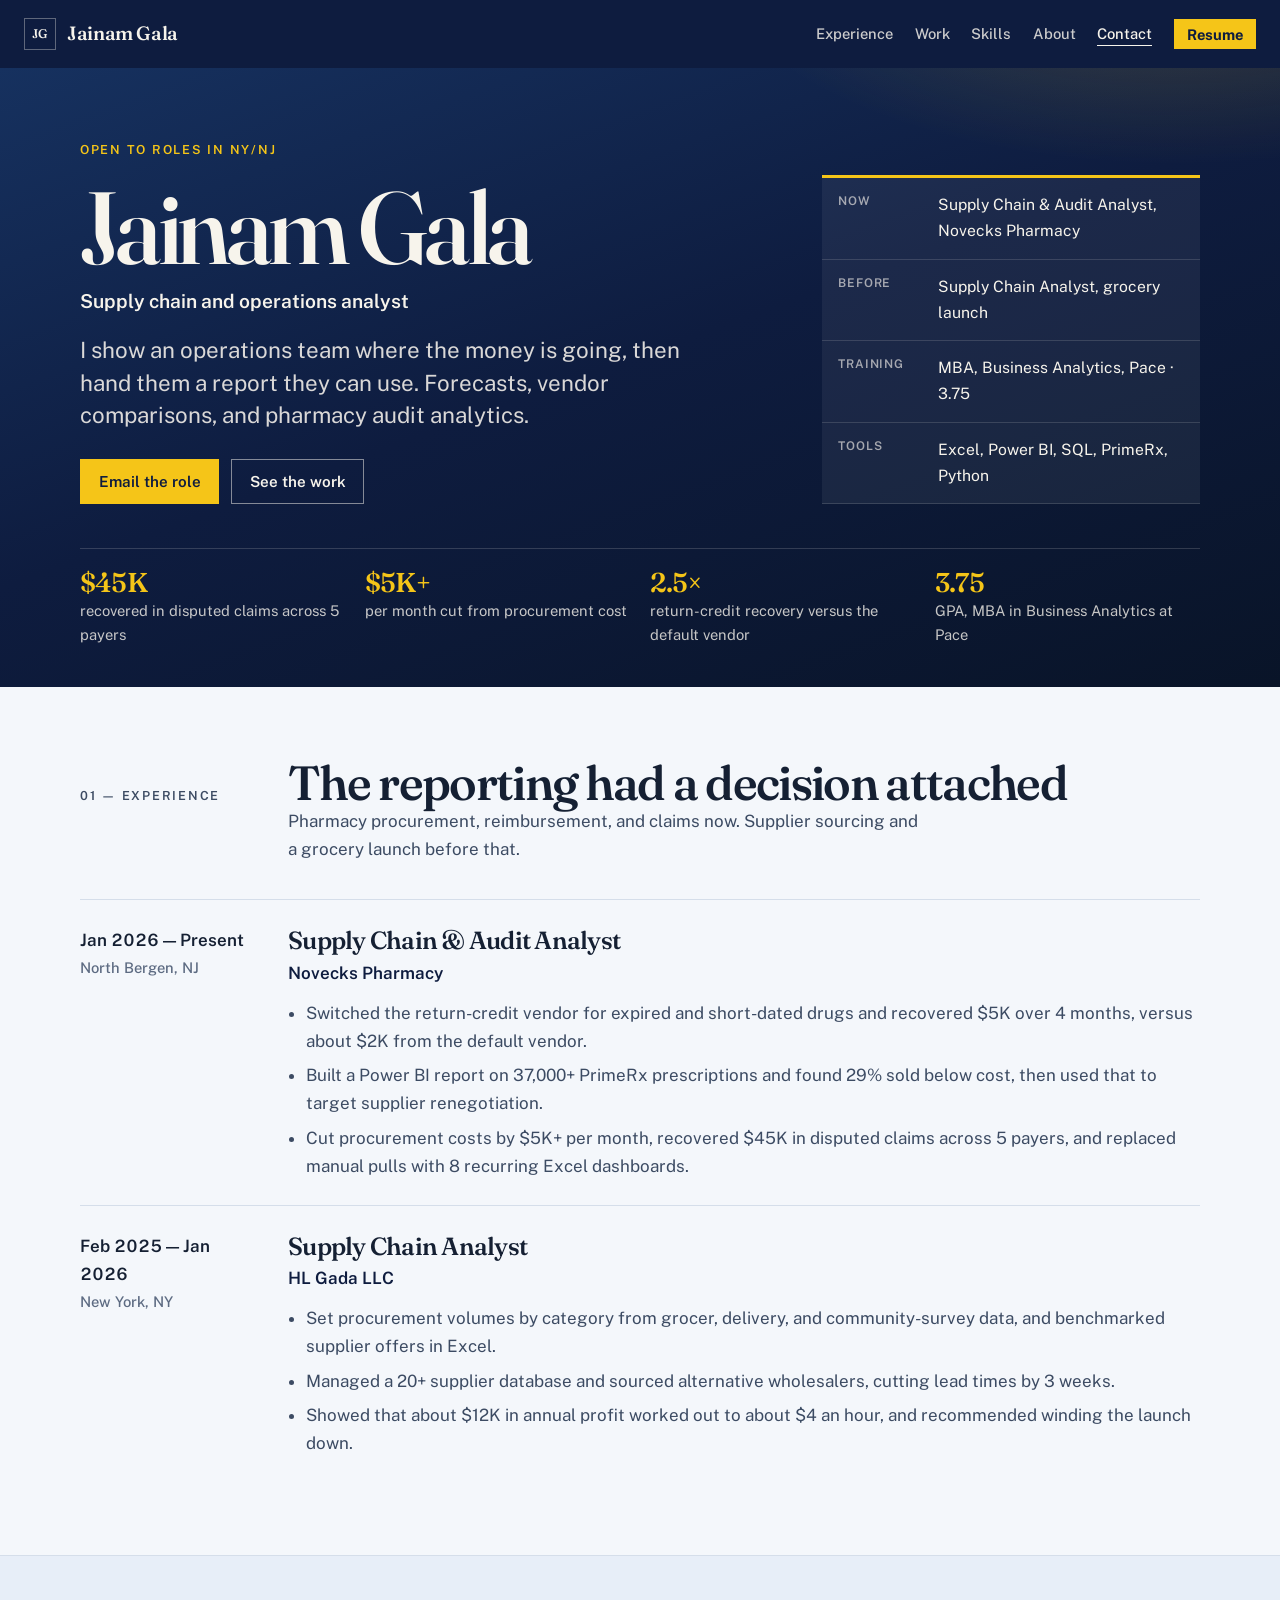
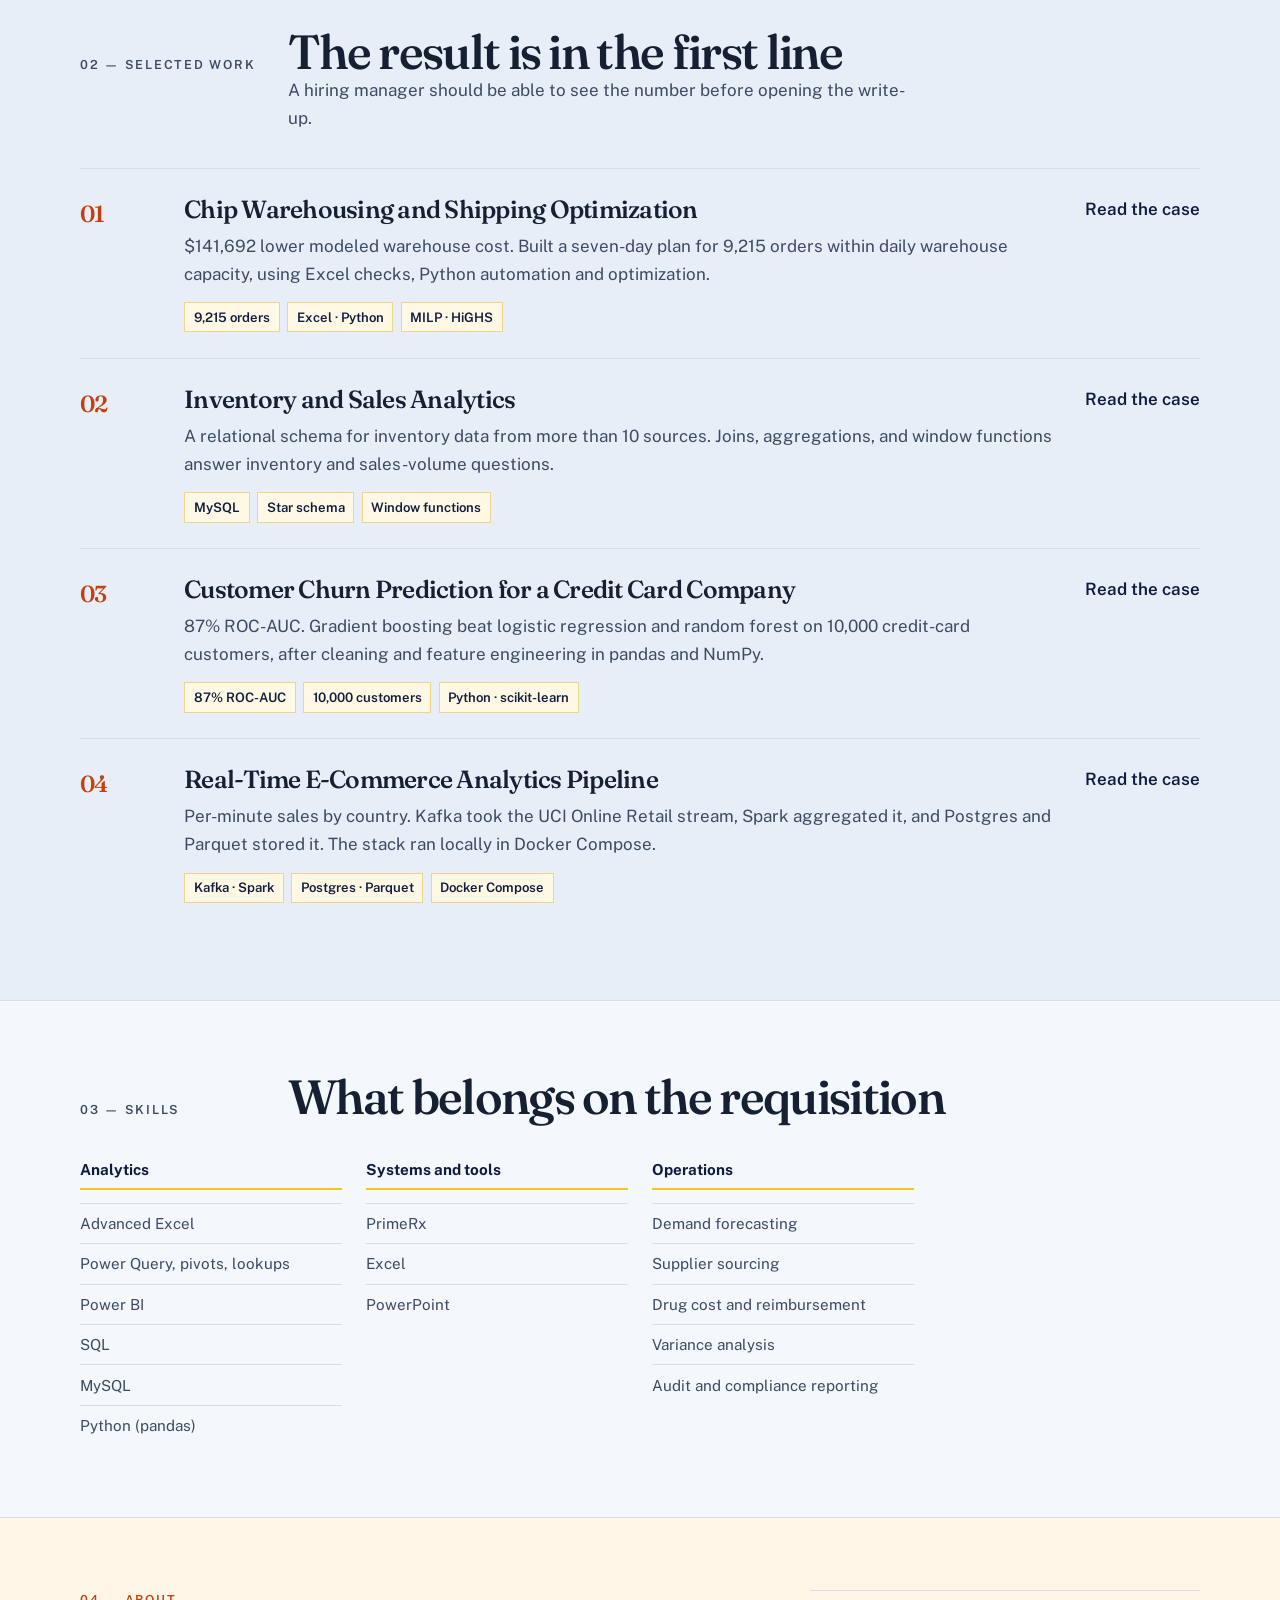
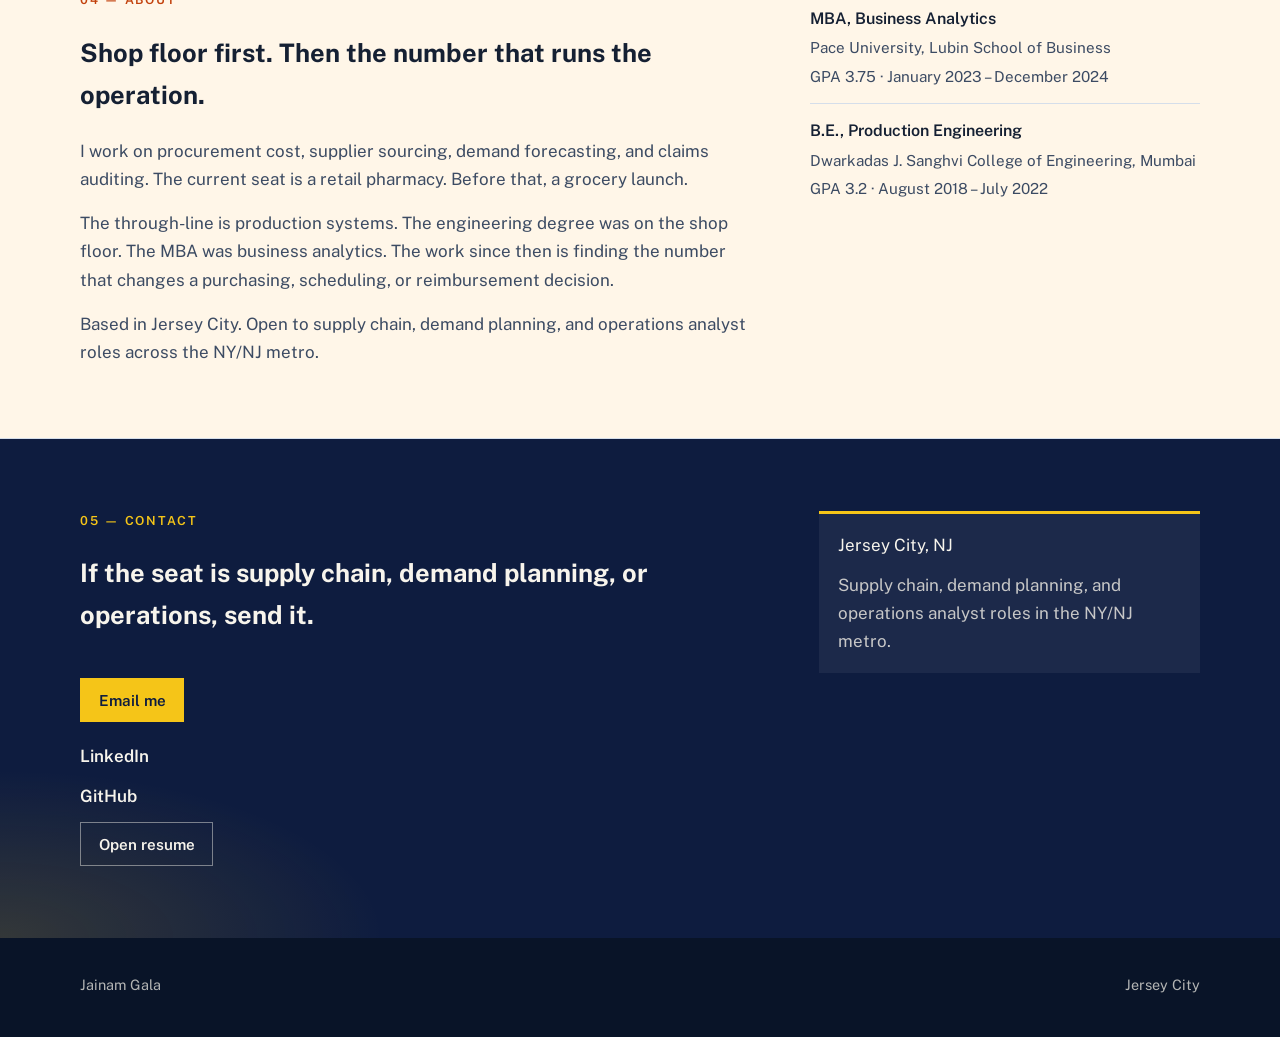
==== index.html @ ce024078 "Add WIP flag styling to index.html" ====
<!DOCTYPE html>
<html lang="en">
<head>
  <meta charset="UTF-8">
  <meta name="viewport" content="width=device-width, initial-scale=1.0">
  <title>Jainam Gala — Supply Chain &amp; Operations Analyst</title>
  <meta name="description" content="Jainam Gala builds the forecast, vendor comparison, and audit report an operations team can act on. Supply chain analyst in Jersey City, open to NY/NJ roles.">
  <meta name="theme-color" content="#0e1c3f">
  <link rel="canonical" href="https://www.galajainam.com/">
  <meta property="og:title" content="Jainam Gala — Supply Chain &amp; Operations Analyst">
  <meta property="og:description" content="Procurement cost, supplier sourcing, and claims auditing. Excel, Power BI, SQL, and PrimeRx. Based in Jersey City.">
  <meta property="og:type" content="website">
  <meta property="og:url" content="https://www.galajainam.com/">
  <link rel="preconnect" href="https://fonts.googleapis.com">
  <link rel="preconnect" href="https://fonts.gstatic.com" crossorigin>
  <link href="https://fonts.googleapis.com/css2?family=Fraunces:opsz,wght@9..144,560;9..144,620&family=Public+Sans:ital,wght@0,400;0,500;0,600;0,700;1,400&display=swap" rel="stylesheet">
  <style>
:root {
  --ink: #152033;
  --ink-soft: #3c4b63;
  --muted: #5d6b82;
  --line: #d5deea;
  --paper: #f4f7fb;
  --paper-2: #e7eef8;
  --forest: #0e1c3f;
  --forest-2: #16315f;
  --cream: #f7f4ec;
  --copper: #c2410c;
  --copper-deep: #0e1c3f;
  --amber: #f5c518;
  --cta: #f5c518;
  --header: 4.25rem;
  --max: 1120px;
  --serif: "Fraunces", "Iowan Old Style", Palatino, Georgia, serif;
  --sans: "Public Sans", "Segoe UI", sans-serif;
}

* { box-sizing: border-box; }

html { scroll-behavior: smooth; }

body {
  margin: 0;
  background: var(--paper);
  color: var(--ink);
  font-family: var(--sans);
  font-size: 1.0625rem;
  line-height: 1.65;
  text-rendering: optimizeLegibility;
}

img { max-width: 100%; }

a { color: inherit; }

:focus-visible {
  outline: 2px solid var(--copper);
  outline-offset: 3px;
}

.skip {
  position: absolute;
  left: 1rem;
  top: -4rem;
  background: var(--cream);
  color: var(--ink);
  padding: 0.5rem 0.8rem;
  z-index: 20;
}

.skip:focus { top: 0.75rem; }

.site-header {
  position: sticky;
  top: 0;
  z-index: 30;
  display: flex;
  align-items: center;
  justify-content: space-between;
  gap: 1rem;
  min-height: var(--header);
  padding: 0.75rem 1.5rem;
  background: var(--forest);
  color: var(--cream);
}

.mark {
  display: inline-flex;
  align-items: center;
  gap: 0.7rem;
  color: var(--cream);
  text-decoration: none;
  font-family: var(--serif);
  font-size: 1.2rem;
  font-weight: 560;
  letter-spacing: -0.02em;
}

.monogram {
  display: grid;
  place-items: center;
  width: 2rem;
  height: 2rem;
  border: 1px solid rgba(247, 243, 235, 0.35);
  font-family: var(--serif);
  font-size: 0.78rem;
  letter-spacing: 0.04em;
}

.nav-toggle {
  display: none;
  background: transparent;
  color: var(--cream);
  border: 1px solid rgba(247, 243, 235, 0.35);
  padding: 0.4rem 0.75rem;
  font: inherit;
  font-size: 0.9rem;
  cursor: pointer;
}

.site-nav {
  display: flex;
  align-items: center;
  gap: 1.35rem;
}

.site-nav a,
.nav-resume {
  color: rgba(247, 243, 235, 0.82);
  text-decoration: none;
  font-size: 0.92rem;
  font-weight: 500;
  background: none;
  border: 0;
  padding: 0;
  font-family: inherit;
  cursor: pointer;
}

.site-nav a:hover,
.nav-resume:hover,
.site-nav a.is-active {
  color: var(--cream);
}

.site-nav a.is-active {
  box-shadow: inset 0 -1px 0 var(--cream);
}

.nav-resume {
  border: 1px solid var(--amber);
  padding: 0.35rem 0.75rem;
  background: var(--amber);
  color: var(--forest);
  font-weight: 700;
}

.nav-resume:hover { color: var(--forest); background: #ffe07a; }

main { overflow: clip; }

.wrap {
  width: min(var(--max), calc(100% - 3rem));
  margin-inline: auto;
}

.hero {
  padding: 4.5rem 0 2.5rem;
  background:
    radial-gradient(820px 380px at 92% -20%, rgba(245, 197, 24, 0.22), transparent 58%),
    linear-gradient(160deg, #16315f 0%, var(--forest) 48%, #091428 100%);
  color: var(--cream);
  border-bottom: 0;
}

.hero .kicker { color: var(--amber); }

.hero .lede { color: rgba(251, 247, 240, 0.86); }

.hero .button-primary {
  background: var(--amber);
  color: var(--forest);
}

.hero .button-primary:hover { background: #ffe07a; }

.hero .button-ghost {
  color: var(--cream);
  border-color: rgba(251, 247, 240, 0.5);
}

.hero .button-ghost:hover { background: rgba(255, 255, 255, 0.08); }

.hero-grid {
  display: grid;
  grid-template-columns: minmax(0, 1.45fr) minmax(260px, 0.8fr);
  gap: 3.5rem;
  align-items: end;
}

.kicker {
  margin: 0 0 1.25rem;
  color: var(--copper);
  font-size: 0.78rem;
  font-weight: 600;
  letter-spacing: 0.14em;
  text-transform: uppercase;
}

h1 {
  margin: 0;
  font-family: var(--serif);
  font-weight: 560;
  font-size: clamp(3.4rem, 8vw, 6.4rem);
  line-height: 0.9;
  letter-spacing: -0.045em;
}

.role-line {
  margin: 0.85rem 0 0;
  color: var(--cream);
  font-size: 1.2rem;
  font-weight: 600;
}

.lede {
  max-width: 38rem;
  margin: 1rem 0 0;
  font-size: clamp(1.15rem, 2vw, 1.4rem);
  line-height: 1.45;
  color: var(--ink-soft);
}

.hero-actions {
  display: flex;
  flex-wrap: wrap;
  gap: 0.75rem;
  margin-top: 1.75rem;
}

.proof {
  display: grid;
  grid-template-columns: repeat(4, 1fr);
  gap: 1.25rem;
  margin: 2.75rem auto 0;
  padding: 1.25rem 0 0;
  list-style: none;
  border-top: 1px solid rgba(251, 247, 240, 0.16);
}

.proof li {
  color: rgba(251, 247, 240, 0.78);
  font-size: 0.92rem;
}

.proof strong {
  display: block;
  margin-bottom: 0.15rem;
  color: var(--amber);
  font-family: var(--serif);
  font-size: 1.7rem;
  font-weight: 560;
  letter-spacing: -0.03em;
  line-height: 1;
}

.button {
  display: inline-flex;
  align-items: center;
  justify-content: center;
  min-height: 2.75rem;
  padding: 0.55rem 1.1rem;
  text-decoration: none;
  font-weight: 600;
  font-size: 0.95rem;
  border: 1px solid transparent;
  cursor: pointer;
  font-family: inherit;
}

.button-primary {
  background: var(--amber);
  color: var(--forest);
}

.button-primary:hover { background: #ffe07a; }

.button-ghost {
  background: transparent;
  color: var(--ink);
  border-color: var(--ink);
}

.button-ghost:hover { background: var(--paper-2); }

.dossier {
  margin: 0;
  border-top: 3px solid var(--amber);
  background: rgba(255, 255, 255, 0.06);
  color: var(--cream);
}

.dossier div {
  display: grid;
  grid-template-columns: 5.5rem 1fr;
  gap: 0.75rem;
  padding: 0.9rem 1rem;
  border-bottom: 1px solid rgba(251, 247, 240, 0.14);
}

.dossier dt {
  margin: 0;
  color: rgba(251, 247, 240, 0.62);
  font-size: 0.75rem;
  font-weight: 600;
  letter-spacing: 0.08em;
  text-transform: uppercase;
}

.dossier dd {
  margin: 0;
  font-size: 0.98rem;
}

section { scroll-margin-top: calc(var(--header) + 1rem); }

.band {
  padding: 4.5rem 0;
  border-bottom: 1px solid var(--line);
}

.band-head {
  display: grid;
  grid-template-columns: 11rem 1fr;
  gap: 2rem;
  margin-bottom: 2.25rem;
  align-items: baseline;
}

.band-head h2 {
  margin: 0;
  font-family: var(--serif);
  font-weight: 560;
  font-size: clamp(2rem, 4vw, 3rem);
  letter-spacing: -0.035em;
  line-height: 1;
}

.band-head p {
  margin: 0;
  max-width: 40rem;
  color: var(--ink-soft);
}

.index-label {
  margin: 0;
  color: var(--copper);
  font-size: 0.78rem;
  font-weight: 600;
  letter-spacing: 0.14em;
  text-transform: uppercase;
}

.role,
.case {
  display: grid;
  grid-template-columns: 11rem 1fr;
  gap: 2rem;
  padding: 1.6rem 0;
  border-top: 1px solid var(--line);
}

.role-meta time,
.case-index {
  display: block;
  font-variant-numeric: tabular-nums;
  color: var(--ink);
  font-weight: 600;
}

.role-meta p {
  margin: 0.15rem 0 0;
  color: var(--muted);
  font-size: 0.92rem;
  font-weight: 500;
}

.case .case-index {
  margin: 0;
  color: var(--copper);
  font-family: var(--serif);
  font-size: 1.45rem;
  font-weight: 560;
  letter-spacing: -0.03em;
}

.role h3,
.case h3 {
  margin: 0;
  font-family: var(--serif);
  font-weight: 560;
  font-size: 1.55rem;
  letter-spacing: -0.03em;
  line-height: 1.15;
}

.org {
  margin: 0.25rem 0 0.75rem;
  color: var(--forest);
  font-weight: 600;
}

.role ul,
.about-copy p {
  margin: 0;
  color: var(--ink-soft);
}

.role li + li { margin-top: 0.4rem; }

.role ul { padding-left: 1.1rem; }

.case-body p { margin: 0.55rem 0 0; color: var(--ink-soft); }

.chips {
  display: flex;
  flex-wrap: wrap;
  gap: 0.45rem;
  margin: 0.9rem 0 0;
  padding: 0;
  list-style: none;
}

.chips li {
  padding: 0.2rem 0.55rem;
  border: 1px solid #f0d48a;
  background: #fff8e4;
  font-size: 0.82rem;
  color: var(--forest);
  font-weight: 600;
}
.wip-flag {
  margin: 0 0 0.35rem;
  color: var(--copper);
  font-size: 0.78rem;
  font-weight: 700;
  letter-spacing: 0.12em;
  text-transform: uppercase;
}
.case-link {
  align-self: start;
  justify-self: end;
  color: var(--copper-deep);
  font-weight: 600;
  text-decoration: none;
  white-space: nowrap;
}

.case-link:hover { text-decoration: underline; }

.case {
  grid-template-columns: 4.5rem 1fr auto;
}

.skill-grid {
  display: grid;
  grid-template-columns: repeat(4, 1fr);
  gap: 1.5rem;
}

.skill-grid h3 {
  margin: 0 0 0.8rem;
  padding-bottom: 0.35rem;
  border-bottom: 2px solid var(--amber);
  color: var(--forest);
  font-size: 0.95rem;
  font-weight: 700;
}

.skill-grid ul {
  margin: 0;
  padding: 0;
  list-style: none;
}

.skill-grid li {
  padding: 0.45rem 0;
  border-top: 1px solid var(--line);
  color: var(--ink-soft);
  font-size: 0.95rem;
}

.about-layout {
  display: grid;
  grid-template-columns: 1.4fr 0.8fr;
  gap: 3rem;
}

.about-copy p + p { margin-top: 1rem; }

.edu { margin: 0; }

.edu div {
  padding: 0.9rem 0;
  border-top: 1px solid var(--line);
}

.edu h3 {
  margin: 0;
  font-size: 1rem;
  font-weight: 600;
}

.edu p {
  margin: 0.2rem 0 0;
  color: var(--ink-soft);
  font-size: 0.95rem;
}

.contact-layout {
  display: grid;
  grid-template-columns: 1.3fr 0.7fr;
  gap: 2rem;
  align-items: start;
}

.email-link {
  display: inline-block;
  margin: 0.4rem 0 0;
  color: var(--ink);
  font-family: var(--sans);
  font-size: 1.15rem;
  font-weight: 400;
  line-height: 1.4;
  text-decoration: none;
  overflow-wrap: anywhere;
}

.email-link:hover { color: var(--copper-deep); }

.contact-links {
  display: flex;
  flex-direction: column;
  align-items: flex-start;
  gap: 0.75rem;
  margin-top: 1.25rem;
}

.contact-links a {
  color: var(--copper-deep);
  font-weight: 600;
  text-decoration: none;
}

.contact-links a:hover { text-decoration: underline; }

#work { background: #e7eef8; }

#about { background: #fff6e8; }

#contact {
  background:
    radial-gradient(640px 280px at 0% 100%, rgba(245, 197, 24, 0.16), transparent 60%),
    var(--forest);
  color: var(--cream);
  border-bottom: 0;
}

#contact .index-label { color: var(--amber); }

#contact h2 { color: var(--cream); }

#contact .button-primary {
  margin-top: 1.25rem;
  color: var(--forest);
  text-decoration: none;
}

#contact .button-primary:hover {
  color: var(--forest);
  background: #ffe07a;
  text-decoration: none;
}

#contact .contact-links a { color: var(--cream); }

#contact .button-ghost {
  color: var(--cream);
  border-color: rgba(247, 244, 236, 0.45);
}

#contact .button-ghost:hover { background: rgba(255, 255, 255, 0.08); }

.contact-aside {
  padding: 1.1rem 1.15rem;
  background: rgba(255, 255, 255, 0.06);
  border-top: 3px solid var(--amber);
  color: var(--cream);
}

.contact-aside p { margin: 0; }

.contact-aside p + p { margin-top: 0.75rem; color: rgba(247, 243, 235, 0.78); }

.site-footer {
  display: flex;
  justify-content: space-between;
  gap: 1rem;
  width: auto;
  margin: 0;
  padding: 1.25rem max(1.5rem, calc((100% - var(--max)) / 2)) 1.6rem;
  background: #091428;
  color: rgba(247, 244, 236, 0.72);
  font-size: 0.9rem;
}

#resume {
  width: min(760px, calc(100% - 2rem));
  max-height: min(88vh, 900px);
  padding: 0;
  border: 0;
  background: var(--paper);
  color: var(--ink);
}

#resume::backdrop { background: rgba(20, 38, 28, 0.72); }

.resume-bar {
  position: sticky;
  top: 0;
  display: flex;
  justify-content: space-between;
  align-items: center;
  gap: 1rem;
  padding: 1rem 1.25rem;
  background: var(--forest);
  color: var(--cream);
}

.resume-bar h2 {
  margin: 0;
  font-family: var(--serif);
  font-size: 1.35rem;
  font-weight: 560;
}

.resume-bar span { display: flex; gap: 0.5rem; align-items: center; }
.resume-bar a,
.resume-bar button {
  background: transparent;
  color: var(--cream);
  border: 1px solid rgba(247, 243, 235, 0.4);
  padding: 0.35rem 0.7rem;
  font: inherit;
  cursor: pointer;
  text-decoration: none;
}

.resume-body { padding: 1.25rem 1.4rem 2rem; }

.resume-body h3 {
  margin: 1.6rem 0 0.7rem;
  padding-bottom: 0.35rem;
  border-bottom: 1px solid var(--line);
  font-family: var(--serif);
  font-size: 1.3rem;
  font-weight: 560;
}

.resume-body h4 { margin: 0 0 0.2rem; font-size: 1.02rem; }

.resume-body .meta {
  margin: 0 0 0.45rem;
  color: var(--muted);
  font-size: 0.92rem;
}

.resume-body article + article { margin-top: 1.15rem; }

.resume-body ul { margin: 0.35rem 0 0; padding-left: 1.15rem; color: var(--ink-soft); }

.resume-body li + li { margin-top: 0.28rem; }

@media (max-width: 900px) {
  .hero-grid,
  .band-head,
  .role,
  .about-layout,
  .contact-layout {
    grid-template-columns: 1fr;
  }

  .skill-grid,
  .proof {
    grid-template-columns: 1fr 1fr;
  }

  .case { grid-template-columns: 4.5rem 1fr; }

  .case-link {
    grid-column: 2;
    justify-self: start;
    margin-top: 0.8rem;
  }

  .skill-grid { gap: 1.75rem 0; }
}

@media (max-width: 720px) {
  .nav-toggle { display: inline-flex; }

  .site-nav {
    display: none;
    position: absolute;
    top: var(--header);
    left: 0;
    right: 0;
    flex-direction: column;
    align-items: flex-start;
    gap: 0.2rem;
    padding: 0.6rem 1.25rem 1rem;
    background: var(--forest);
    border-top: 1px solid rgba(247, 243, 235, 0.12);
  }

  .site-nav.is-open { display: flex; }

  .site-nav a,
  .nav-resume {
    width: 100%;
    text-align: left;
    padding: 0.65rem 0;
  }

  .wrap { width: min(var(--max), calc(100% - 2rem)); }

  .proof,
  .skill-grid { grid-template-columns: 1fr; }

  .hero { padding-top: 2.75rem; }

  .role,
  .case { gap: 0.45rem; }

  .site-footer {
    flex-direction: column;
    width: auto;
    padding-inline: 1rem;
  }
}

@media (prefers-reduced-motion: reduce) {
  html { scroll-behavior: auto; }
}

  </style>
  <script type="application/ld+json">
  {
    "@context": "https://schema.org",
    "@type": "Person",
    "name": "Jainam Gala",
    "jobTitle": "Supply Chain and Operations Analyst",
    "url": "https://www.galajainam.com/",
    "email": "mailto:galajainam21@gmail.com",
    "address": {
      "@type": "PostalAddress",
      "addressLocality": "Jersey City",
      "addressRegion": "NJ",
      "addressCountry": "US"
    },
    "alumniOf": [
      "Pace University, Lubin School of Business",
      "Dwarkadas J. Sanghvi College of Engineering"
    ],
    "sameAs": [
      "https://github.com/JaiGala2122",
      "https://www.linkedin.com/in/jainamgala21/"
    ]
  }
  </script>
</head>
<body>
  <a class="skip" href="#main">Skip to content</a>

  <header class="site-header">
    <a class="mark" href="#top">
      <span class="monogram" aria-hidden="true">JG</span>
      Jainam Gala
    </a>
    <button class="nav-toggle" type="button" aria-expanded="false" aria-controls="site-nav">Menu</button>
    <nav id="site-nav" class="site-nav" aria-label="Primary">
      <a href="#experience">Experience</a>
      <a href="#work">Work</a>
      <a href="#skills">Skills</a>
      <a href="#about">About</a>
      <a href="#contact">Contact</a>
      <button class="nav-resume" type="button" data-open-resume>Resume</button>
    </nav>
  </header>

  <main id="main">
    <section class="hero" id="top" aria-labelledby="intro-heading">
      <div class="wrap hero-grid">
        <div>
          <p class="kicker">Open to roles in NY/NJ</p>
          <h1 id="intro-heading">Jainam Gala</h1>
          <p class="role-line">Supply chain and operations analyst</p>
          <p class="lede">I show an operations team where the money is going, then hand them a report they can use. Forecasts, vendor comparisons, and pharmacy audit analytics.</p>
          <div class="hero-actions">
            <a class="button button-primary" href="mailto:galajainam21@gmail.com?subject=Supply%20chain%20role">Email the role</a>
            <a class="button button-ghost" href="#work">See the work</a>
          </div>
        </div>
        <dl class="dossier">
          <div>
            <dt>Now</dt>
            <dd>Supply Chain &amp; Audit Analyst, Novecks Pharmacy</dd>
          </div>
          <div>
            <dt>Before</dt>
            <dd>Supply Chain Analyst, grocery launch</dd>
          </div>
          <div>
            <dt>Training</dt>
            <dd>MBA, Business Analytics, Pace · 3.75</dd>
          </div>
          <div>
            <dt>Tools</dt>
            <dd>Excel, Power BI, SQL, PrimeRx, Python</dd>
          </div>
        </dl>
      </div>
      <ul class="proof wrap">
        <li><strong>$45K</strong> recovered in disputed claims across 5 payers</li>
        <li><strong>$5K+</strong> per month cut from procurement cost</li>
        <li><strong>2.5×</strong> return-credit recovery versus the default vendor</li>
        <li><strong>3.75</strong> GPA, MBA in Business Analytics at Pace</li>
      </ul>
    </section>

    <section class="band" id="experience" aria-labelledby="experience-heading">
      <div class="wrap">
        <div class="band-head">
          <p class="index-label">01 — Experience</p>
          <div>
            <h2 id="experience-heading">The reporting had a decision attached</h2>
            <p>Pharmacy procurement, reimbursement, and claims now. Supplier sourcing and a grocery launch before that.</p>
          </div>
        </div>

        <article class="role">
          <div class="role-meta">
            <time datetime="2026-01">Jan 2026 — Present</time>
            <p>North Bergen, NJ</p>
          </div>
          <div>
            <h3>Supply Chain &amp; Audit Analyst</h3>
            <p class="org">Novecks Pharmacy</p>
            <ul>
              <li>Switched the return-credit vendor for expired and short-dated drugs and recovered $5K over 4 months, versus about $2K from the default vendor.</li>
              <li>Built a Power BI report on 37,000+ PrimeRx prescriptions and found 29% sold below cost, then used that to target supplier renegotiation.</li>
              <li>Cut procurement costs by $5K+ per month, recovered $45K in disputed claims across 5 payers, and replaced manual pulls with 8 recurring Excel dashboards.</li>
            </ul>
          </div>
        </article>

        <article class="role">
          <div class="role-meta">
            <time datetime="2025-02">Feb 2025 — Jan 2026</time>
            <p>New York, NY</p>
          </div>
          <div>
            <h3>Supply Chain Analyst</h3>
            <p class="org">HL Gada LLC</p>
            <ul>
              <li>Set procurement volumes by category from grocer, delivery, and community-survey data, and benchmarked supplier offers in Excel.</li>
              <li>Managed a 20+ supplier database and sourced alternative wholesalers, cutting lead times by 3 weeks.</li>
              <li>Showed that about $12K in annual profit worked out to about $4 an hour, and recommended winding the launch down.</li>
            </ul>
          </div>
        </article>
      </div>
    </section>

    <section class="band" id="work" aria-labelledby="work-heading">
      <div class="wrap">
        <div class="band-head">
          <p class="index-label">02 — Selected work</p>
          <div>
            <h2 id="work-heading">The result is in the first line</h2>
            <p>A hiring manager should be able to see the number before opening the write-up.</p>
          </div>
        </div>

        <article class="case">
          <p class="case-index">01</p>
          <div class="case-body">
            <h3>Chip Warehousing and Shipping Optimization</h3>
            <p>$141,692 lower modeled warehouse cost. Built a seven-day plan for 9,215 orders within daily warehouse capacity, using Excel checks, Python automation and optimization.</p>
            <ul class="chips">
              <li>9,215 orders</li>
              <li>Excel · Python</li>
              <li>MILP · HiGHS</li>
            </ul>
          </div>
          <a class="case-link" href="projects/chip_warehousing/index.html">Read the case</a>
        </article>

        <article class="case">
          <p class="case-index">02</p>
          <div class="case-body">
            <h3>Inventory and Sales Analytics</h3>
            <p>A relational schema for inventory data from more than 10 sources. Joins, aggregations, and window functions answer inventory and sales-volume questions.</p>
            <ul class="chips">
              <li>MySQL</li>
              <li>Star schema</li>
              <li>Window functions</li>
            </ul>
          </div>
          <a class="case-link" href="projects/vehicle-analytics/index.html">Read the case</a>
        </article>

        <article class="case">
          <p class="case-index">03</p>
          <div class="case-body">
            <h3>Customer Churn Prediction for a Credit Card Company</h3>
            <p>87% ROC-AUC. Gradient boosting beat logistic regression and random forest on 10,000 credit-card customers, after cleaning and feature engineering in pandas and NumPy.</p>
            <ul class="chips">
              <li>87% ROC-AUC</li>
              <li>10,000 customers</li>
              <li>Python · scikit-learn</li>
            </ul>
          </div>
          <a class="case-link" href="projects/customer-churn/index.html">Read the case</a>
        </article>

        <article class="case">
          <p class="case-index">04</p>
          <div class="case-body">
            <h3>Real-Time E-Commerce Analytics Pipeline</h3>
            <p>Per-minute sales by country. Kafka took the UCI Online Retail stream, Spark aggregated it, and Postgres and Parquet stored it. The stack ran locally in Docker Compose.</p>
            <ul class="chips">
              <li>Kafka · Spark</li>
              <li>Postgres · Parquet</li>
              <li>Docker Compose</li>
            </ul>
          </div>
          <a class="case-link" href="projects/realtime-analytics/index.html">Read the case</a>
        </article>
      </div>
    </section>

    <section class="band" id="skills" aria-labelledby="skills-heading">
      <div class="wrap">
        <div class="band-head">
          <p class="index-label">03 — Skills</p>
          <div>
            <h2 id="skills-heading">What belongs on the requisition</h2>
          </div>
        </div>
        <div class="skill-grid">
          <div>
            <h3>Analytics</h3>
            <ul>
              <li>Advanced Excel</li>
              <li>Power Query, pivots, lookups</li>
              <li>Power BI</li>
              <li>SQL</li>
              <li>MySQL</li>
              <li>Python (pandas)</li>
            </ul>
          </div>
          <div>
            <h3>Systems and tools</h3>
            <ul>
              <li>PrimeRx</li>
              <li>Excel</li>
              <li>PowerPoint</li>
            </ul>
          </div>
          <div>
            <h3>Operations</h3>
            <ul>
              <li>Demand forecasting</li>
              <li>Supplier sourcing</li>
              <li>Drug cost and reimbursement</li>
              <li>Variance analysis</li>
              <li>Audit and compliance reporting</li>
            </ul>
          </div>
        </div>
      </div>
    </section>

    <section class="band" id="about" aria-labelledby="about-heading">
      <div class="wrap about-layout">
        <div>
          <p class="index-label">04 — About</p>
          <h2 id="about-heading">Shop floor first. Then the number that runs the operation.</h2>
          <div class="about-copy">
            <p>I work on procurement cost, supplier sourcing, demand forecasting, and claims auditing. The current seat is a retail pharmacy. Before that, a grocery launch.</p>
            <p>The through-line is production systems. The engineering degree was on the shop floor. The MBA was business analytics. The work since then is finding the number that changes a purchasing, scheduling, or reimbursement decision.</p>
            <p>Based in Jersey City. Open to supply chain, demand planning, and operations analyst roles across the NY/NJ metro.</p>
          </div>
        </div>
        <div class="edu">
          <div>
            <h3>MBA, Business Analytics</h3>
            <p>Pace University, Lubin School of Business</p>
            <p>GPA 3.75 · January 2023 – December 2024</p>
          </div>
          <div>
            <h3>B.E., Production Engineering</h3>
            <p>Dwarkadas J. Sanghvi College of Engineering, Mumbai</p>
            <p>GPA 3.2 · August 2018 – July 2022</p>
          </div>
        </div>
      </div>
    </section>

    <section class="band" id="contact" aria-labelledby="contact-heading">
      <div class="wrap contact-layout">
        <div>
          <p class="index-label">05 — Contact</p>
          <h2 id="contact-heading">If the seat is supply chain, demand planning, or operations, send it.</h2>
          <a class="button button-primary" href="mailto:galajainam21@gmail.com?subject=Supply%20chain%20role">Email me</a>
          <div class="contact-links">
            <a href="https://www.linkedin.com/in/jainamgala21/" rel="me" target="_blank">LinkedIn</a>
            <a href="https://github.com/JaiGala2122" rel="me" target="_blank">GitHub</a>
            <button class="button button-ghost" type="button" data-open-resume>Open resume</button>
          </div>
        </div>
        <aside class="contact-aside">
          <p>Jersey City, NJ</p>
          <p>Supply chain, demand planning, and operations analyst roles in the NY/NJ metro.</p>
        </aside>
      </div>
    </section>
  </main>

  <footer class="site-footer">
    <p>Jainam Gala</p>
    <p>Jersey City</p>
  </footer>

  <dialog id="resume" aria-labelledby="resume-title">
    <div class="resume-bar">
      <h2 id="resume-title">Resume</h2>
      <span>
        <a href="Jainam_Gala_Resume.pdf">Download PDF</a>
        <button type="button" data-close-resume>Close</button>
      </span>
    </div>
    <div class="resume-body">
      <section>
        <h3>Summary</h3>
        <p>Supply chain and operations analyst with an MBA in Business Analytics and a Production Engineering background. Experienced in procurement cost analysis, supplier sourcing, demand forecasting, and claims auditing across retail pharmacy and grocery operations. Builds Excel and Power BI reporting that helps owners and managers make cost and sourcing decisions. Skilled in advanced Excel, Power BI, SQL, and PrimeRx.</p>
        <p class="meta">Jersey City, NJ · +1 551-343-0198 · galajainam21@gmail.com · linkedin.com/in/jainamgala21</p>
      </section>

      <section>
        <h3>Work experience</h3>
        <article>
          <h4>Supply Chain &amp; Audit Analyst</h4>
          <p class="meta">Novecks Pharmacy | January 2026 – Present</p>
          <ul>
            <li>Compared return-credit offers for expired and short-dated drugs and switched from the default vendor, recovering $5K over 4 months versus about $2K (2.5x)</li>
            <li>Built a Power BI report comparing drug acquisition cost to reimbursement across 37,000+ PrimeRx prescriptions (about $10.6M revenue, 8 months); found 29% sold below cost ($133K lost), led by GLP-1 drugs (38% of losses), and used the findings to target supplier renegotiation on the highest-loss drugs</li>
            <li>Cut procurement costs by $5K+ per month by negotiating supplier pricing and using wholesaler promotional offers</li>
            <li>Recovered $45K in disputed claims across 5 payers by reconciling PrimeRx submissions with payer records</li>
            <li>Built 8 recurring Excel dashboards (Power Query) on prescription volume and reimbursement, replacing manual data pulls for weekly management reviews</li>
            <li>Audit claims across about 1,000 prescriptions per week; fixed documentation gaps that cut rework by 12%</li>
          </ul>
        </article>
        <article>
          <h4>Supply Chain Analyst</h4>
          <p class="meta">HL Gada LLC | February 2025 – January 2026</p>
          <ul>
            <li>Gathered pricing and demand data from local grocers, delivery operators, and social media community surveys for a grocery launch</li>
            <li>Used that data in Excel models to set procurement volumes by category and benchmark supplier offers</li>
            <li>Managed a 20+ supplier database; sourced alternative wholesalers, cutting lead times by 3 weeks</li>
            <li>Planned delivery routes by grouping orders by area and scheduling around peak traffic, saving about 2 hours per delivery day</li>
            <li>Presented a PowerPoint analysis showing about $12K in annual profit worked out to about $4/hour across about 3,100 labor hours; recommended a wind-down</li>
          </ul>
        </article>
      </section>

      <section>
        <h3>Skills</h3>
        <ul>
          <li><strong>Analytics:</strong> Advanced Excel (Power Query, pivot models, lookups), Power BI, SQL, MySQL, Python (pandas, basic)</li>
          <li><strong>Systems and tools:</strong> PrimeRx, MS Office (Excel, PowerPoint)</li>
          <li><strong>Operations:</strong> Demand forecasting, supplier sourcing, drug cost and reimbursement analysis, variance analysis, audit and compliance reporting</li>
        </ul>
      </section>

      <section>
        <h3>Projects</h3>
        <article>
          <h4>Chip Warehousing &amp; Shipping Optimization</h4>
          <p class="meta">Excel, Power Query, Python, HiGHS/MILP</p>
          <ul>
            <li>Analyzed 9,215 orders across 19 warehouses (Brunel University dataset); identified a 1,450-order capacity shortfall at the main warehouse over seven days, with 82% of orders having no alternative eligible warehouse</li>
            <li>Automated eligibility checks and built a MILP optimization model that assigned all 9,215 orders within daily capacity, reassigning 1,611 orders and cutting modeled warehouse costs by $141,692 (0.9%)</li>
            <li>Validated the plan within 0.03% of the model’s minimum cost (solver runtime: 3.66 seconds); found only 48 spare order slots at the main warehouse across the week</li>
          </ul>
        </article>
        <article>
          <h4>Inventory &amp; Sales Analytics — SQL Database Project</h4>
          <p class="meta">SQL</p>
          <ul>
            <li>Designed a relational schema consolidating inventory data from 10+ sources; wrote analytical SQL (joins, aggregations, window functions) to answer inventory and sales-volume questions</li>
          </ul>
        </article>
      </section>

      <section>
        <h3>Education</h3>
        <article>
          <h4>Master of Business Administration (MBA), Business Analytics</h4>
          <p class="meta">Pace University | January 2023 – December 2024 | GPA 3.75</p>
        </article>
        <article>
          <h4>Bachelor of Engineering (B.E.), Production Engineering</h4>
          <p class="meta">Dwarkadas J. Sanghvi College of Engineering | August 2018 – July 2022 | GPA 3.2</p>
        </article>
      </section>
    </div>
  </dialog>

  <script>
const toggle = document.querySelector(".nav-toggle");
const nav = document.querySelector("#site-nav");

if (toggle && nav) {
  toggle.addEventListener("click", () => {
    const open = nav.classList.toggle("is-open");
    toggle.setAttribute("aria-expanded", String(open));
    toggle.textContent = open ? "Close" : "Menu";
  });

  nav.querySelectorAll("a").forEach((link) => {
    link.addEventListener("click", () => {
      nav.classList.remove("is-open");
      toggle.setAttribute("aria-expanded", "false");
      toggle.textContent = "Menu";
    });
  });
}

const resume = document.querySelector("#resume");

if (resume) {
  document.querySelectorAll("[data-open-resume]").forEach((button) => {
    button.addEventListener("click", () => resume.showModal());
  });

  const close = resume.querySelector("[data-close-resume]");
  if (close) close.addEventListener("click", () => resume.close());

  resume.addEventListener("click", (event) => {
    if (event.target === resume) resume.close();
  });
}

const links = [...document.querySelectorAll('#site-nav a[href^="#"]')];
const sections = links
  .map((link) => document.querySelector(link.getAttribute("href")))
  .filter(Boolean);

if (sections.length && "IntersectionObserver" in window) {
  const spy = new IntersectionObserver(
    (entries) => {
      entries.forEach((entry) => {
        if (!entry.isIntersecting) return;
        const id = entry.target.id;
        links.forEach((link) => {
          link.classList.toggle("is-active", link.getAttribute("href") === `#${id}`);
        });
      });
    },
    { rootMargin: "-45% 0px -45% 0px" }
  );

  sections.forEach((section) => spy.observe(section));
}

  </script>
</body>
</html>
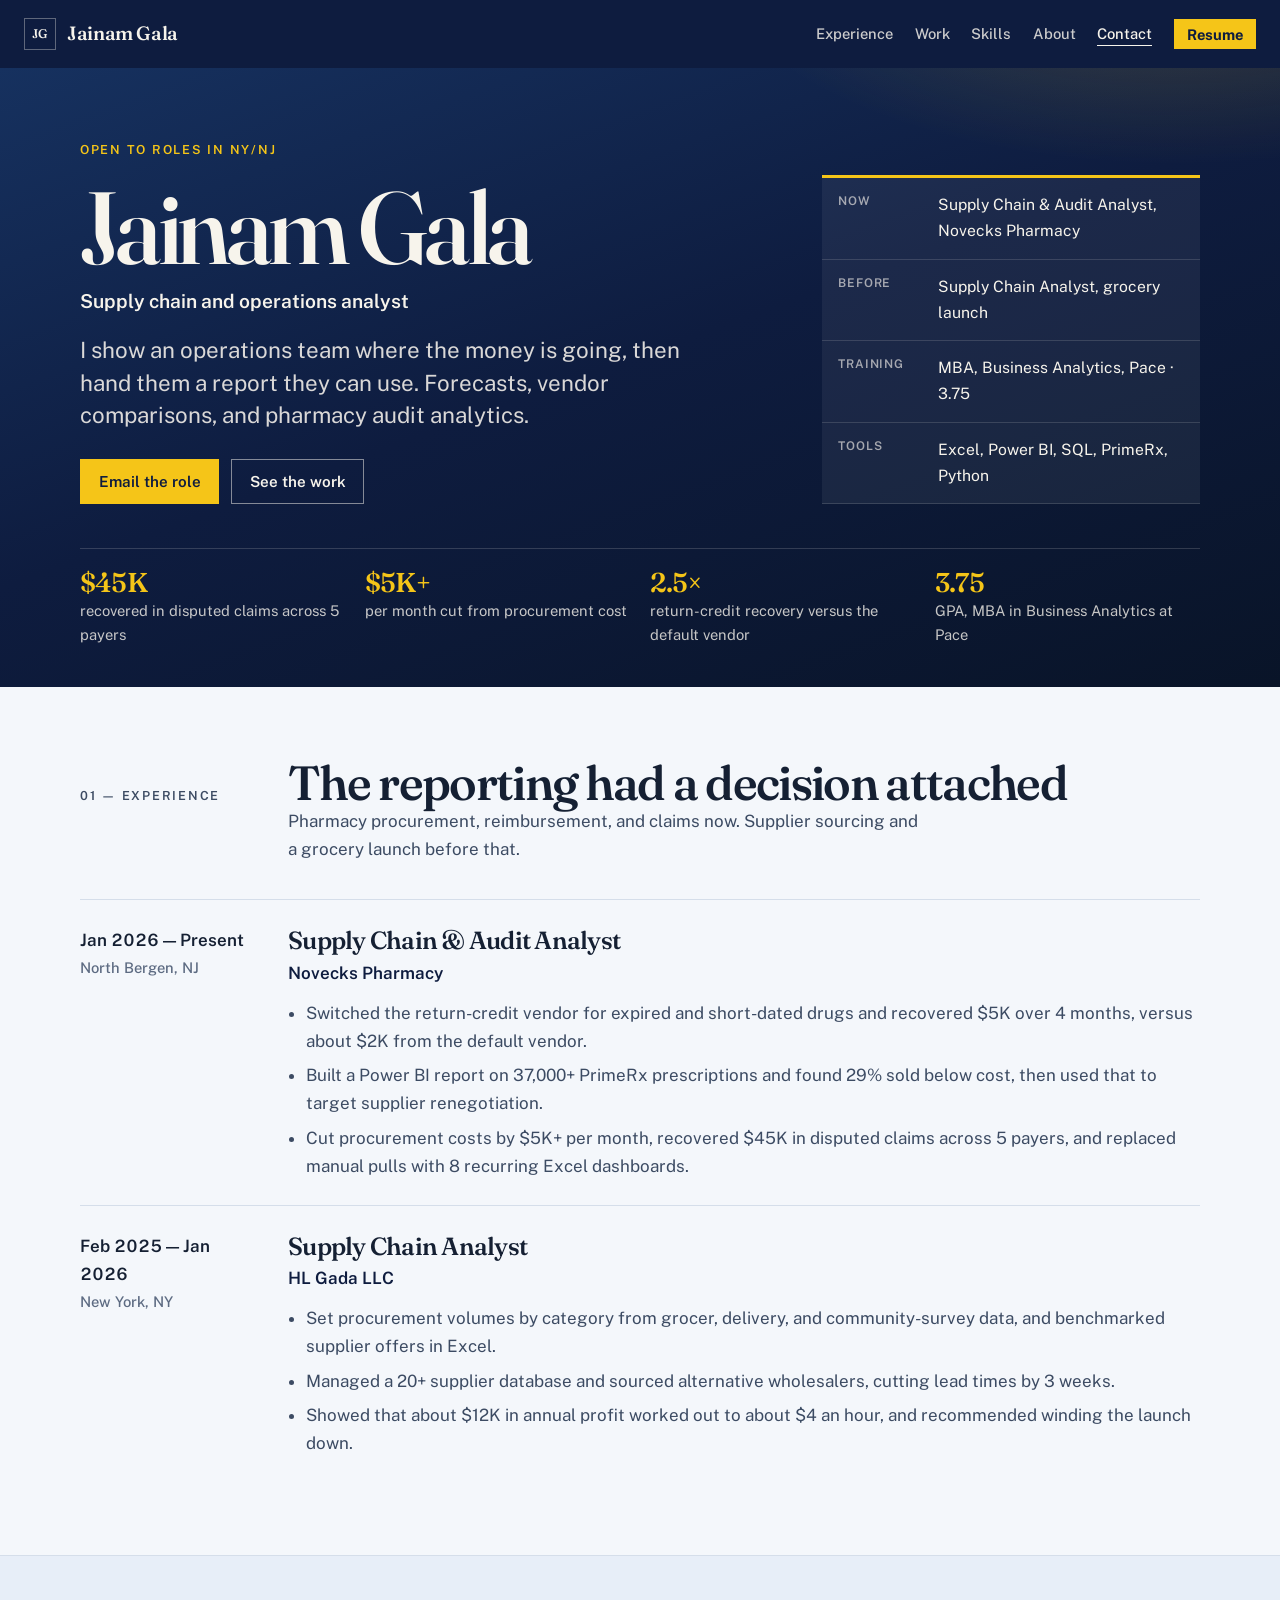
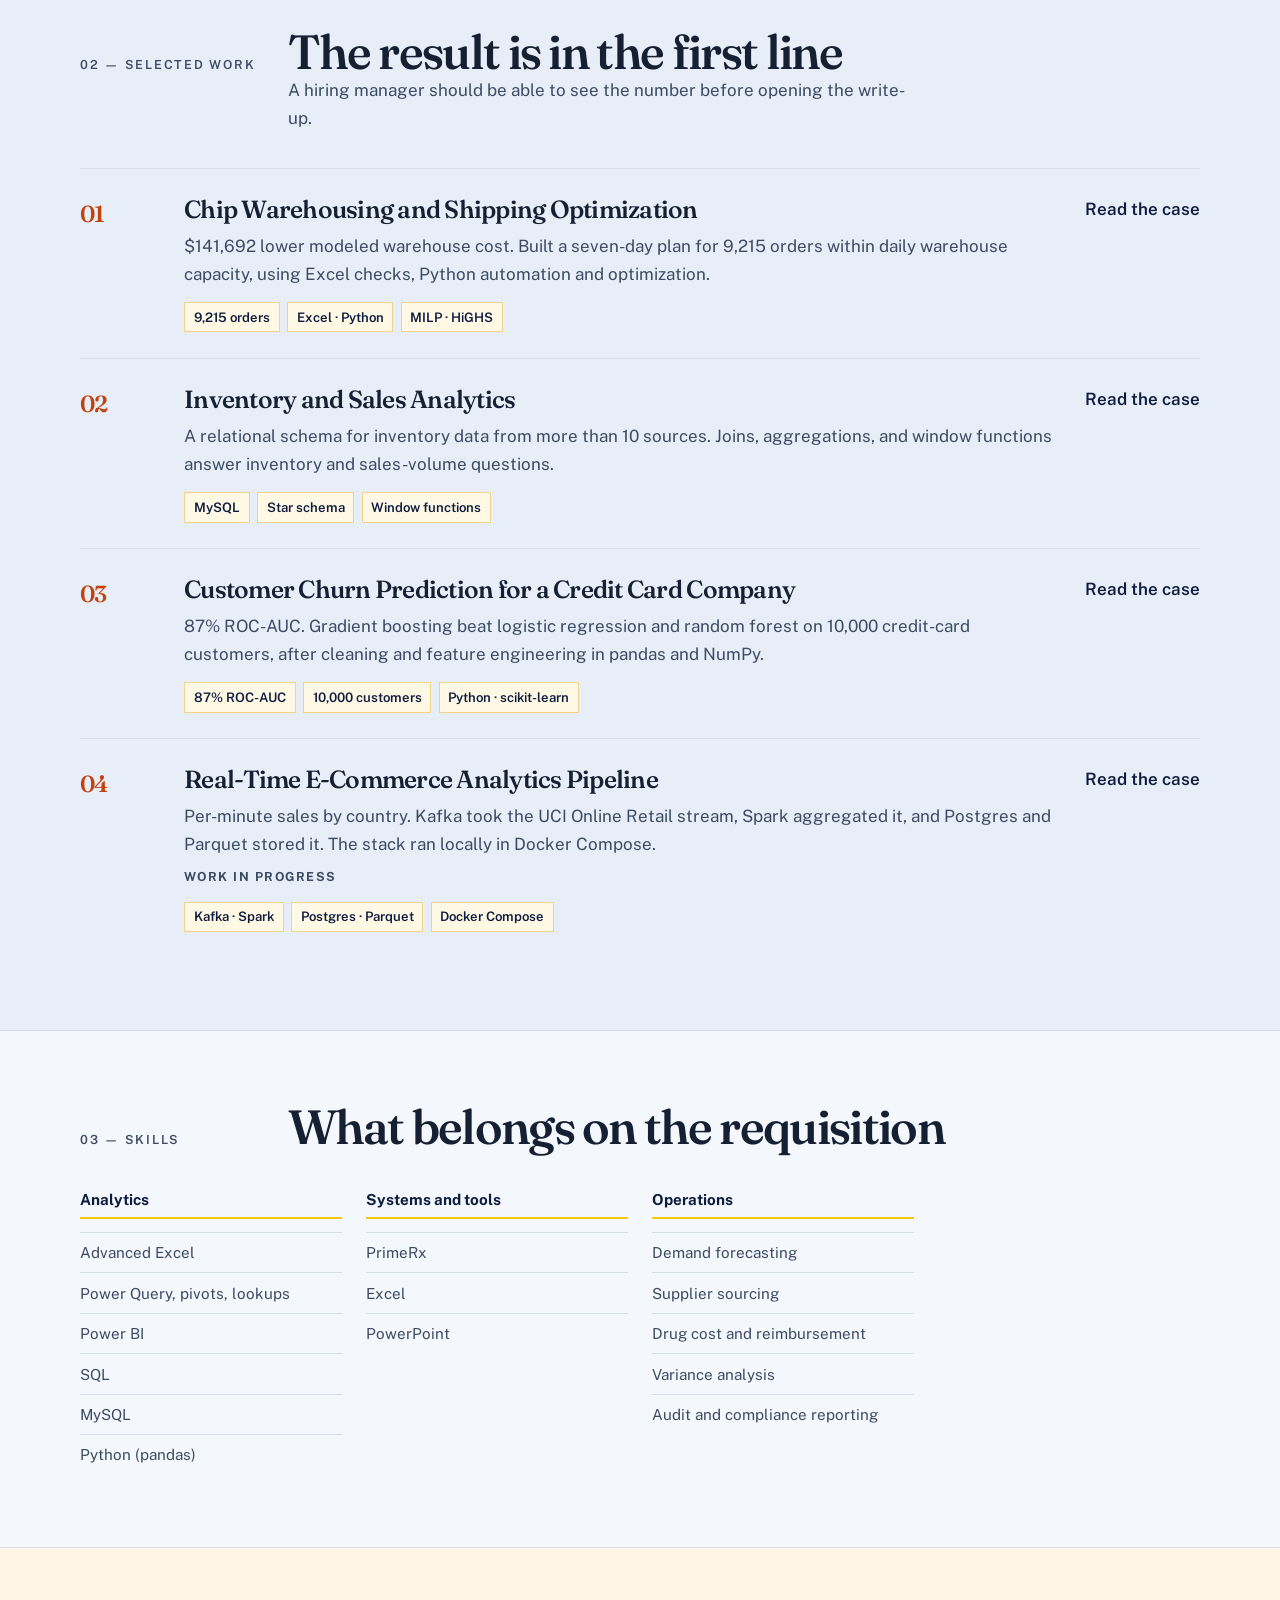
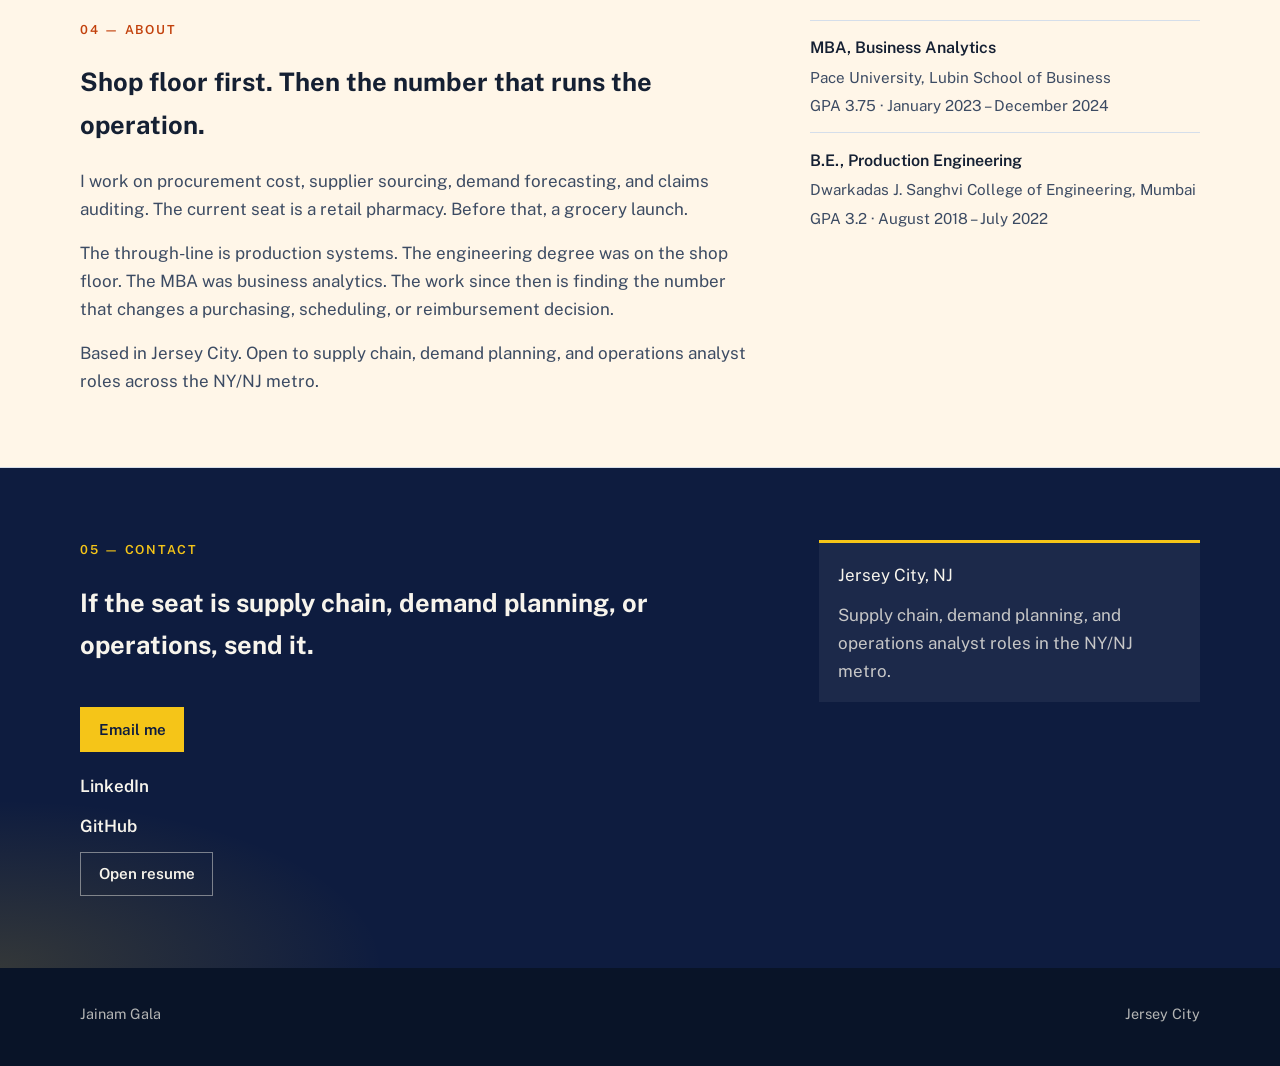
==== commit b25263c0: "Add WIP flag to e-commerce analytics project" ====
--- a/index.html
+++ b/index.html
@@ -939,6 +939,7 @@
           <div class="case-body">
             <h3>Real-Time E-Commerce Analytics Pipeline</h3>
             <p>Per-minute sales by country. Kafka took the UCI Online Retail stream, Spark aggregated it, and Postgres and Parquet stored it. The stack ran locally in Docker Compose.</p>
+            <p class="wip-flag">Work in progress</p>
             <ul class="chips">
               <li>Kafka · Spark</li>
               <li>Postgres · Parquet</li>
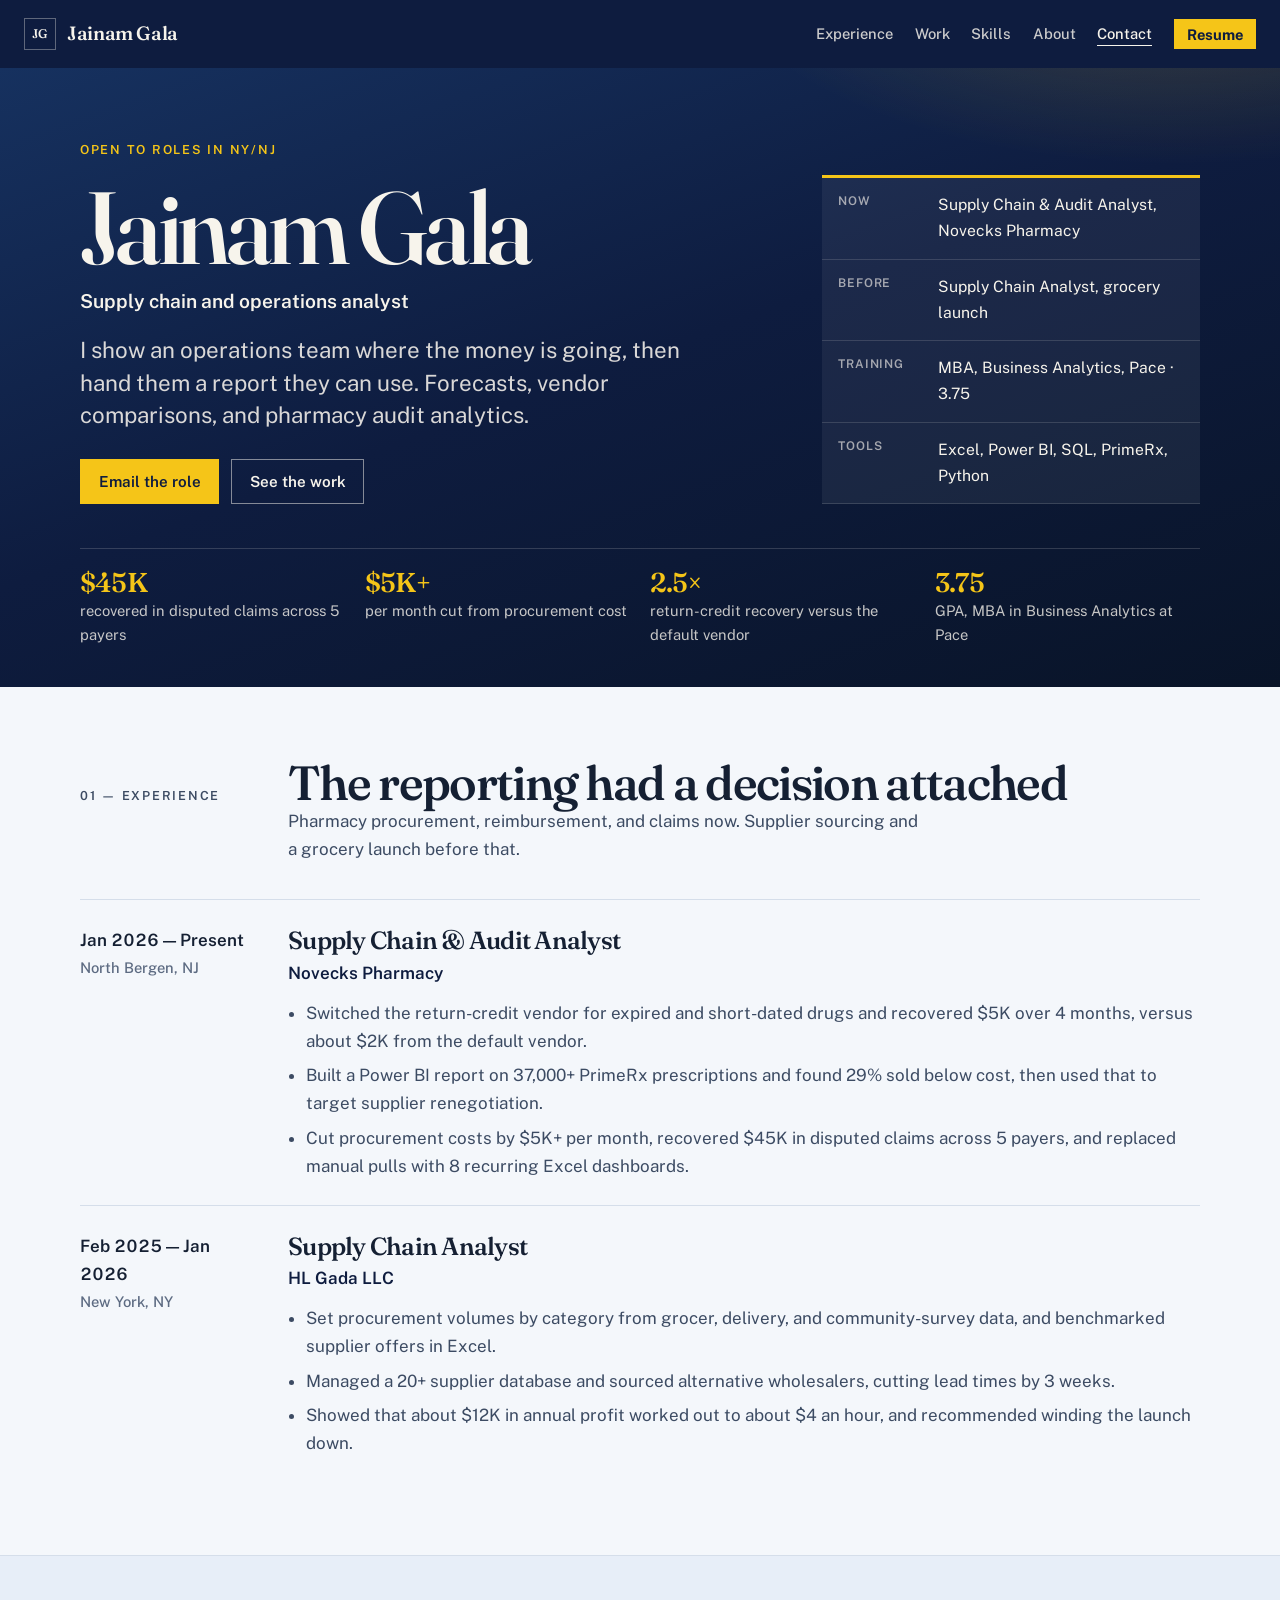
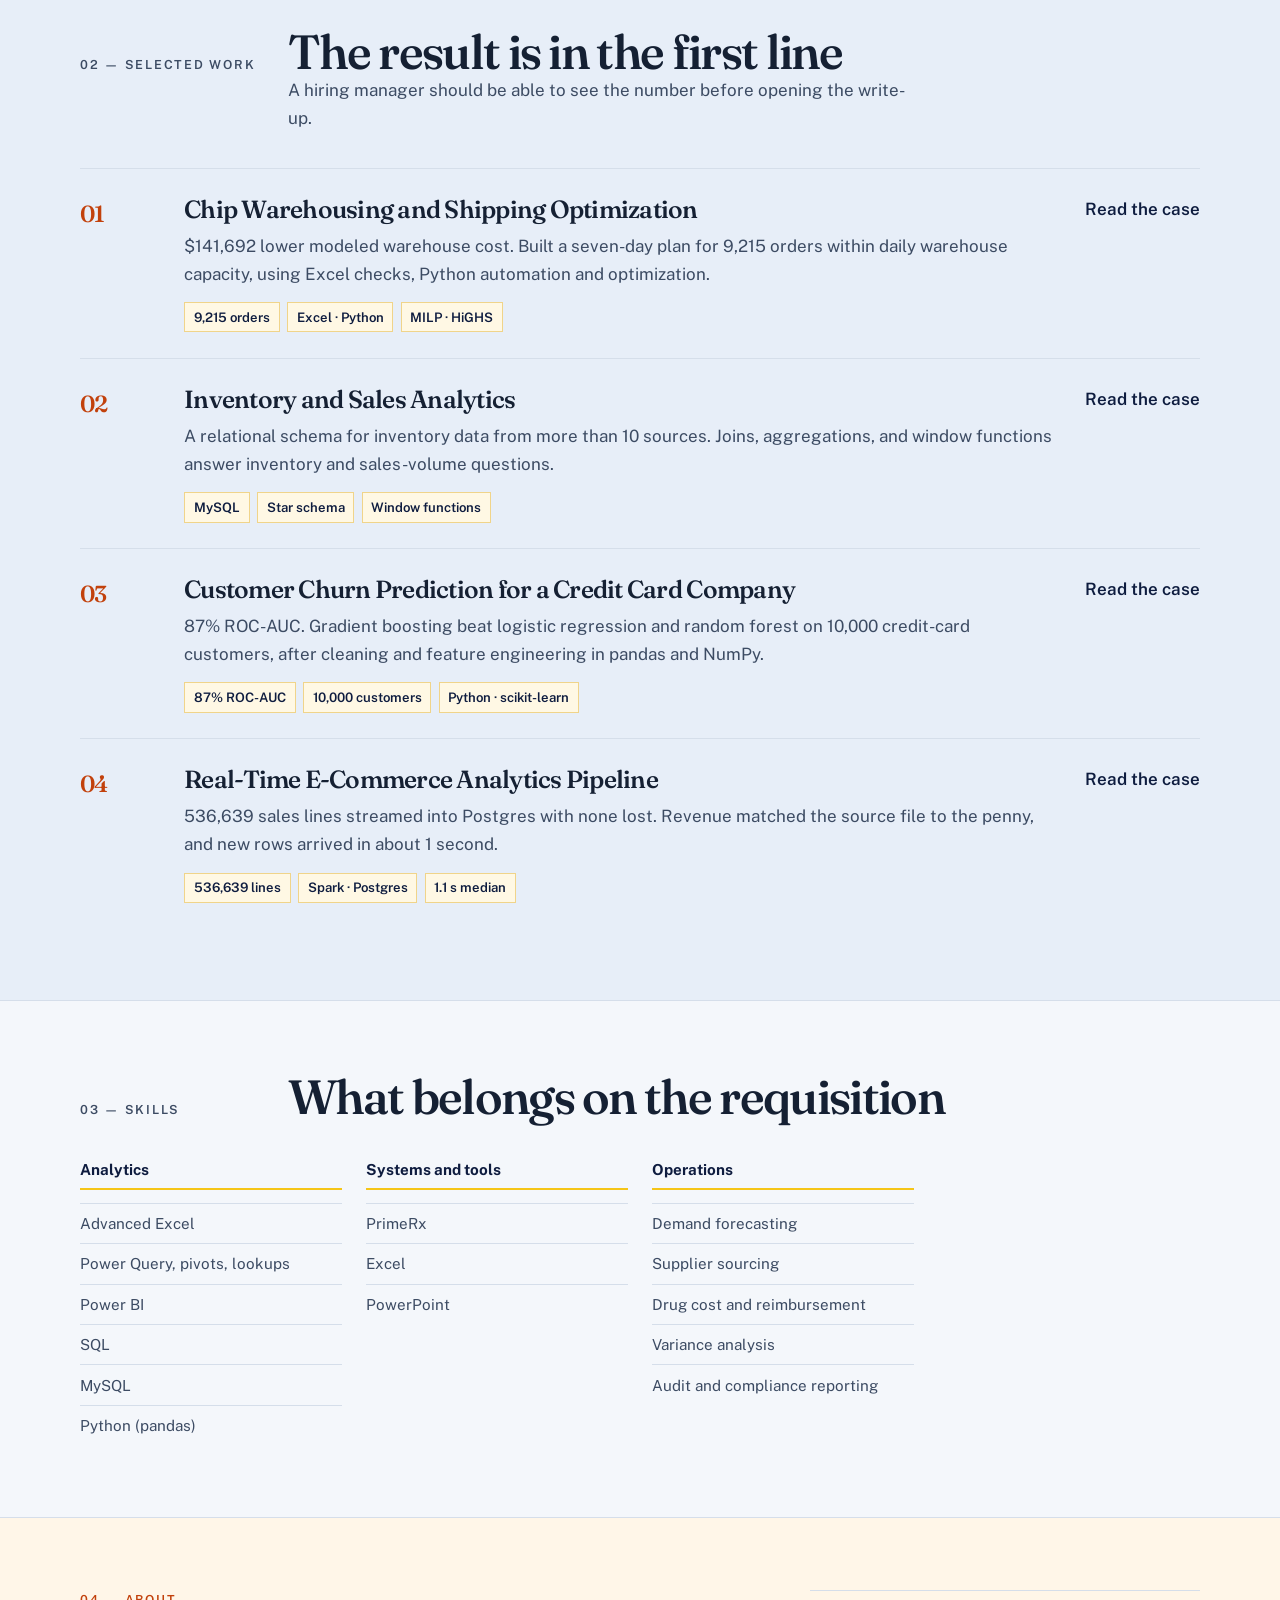
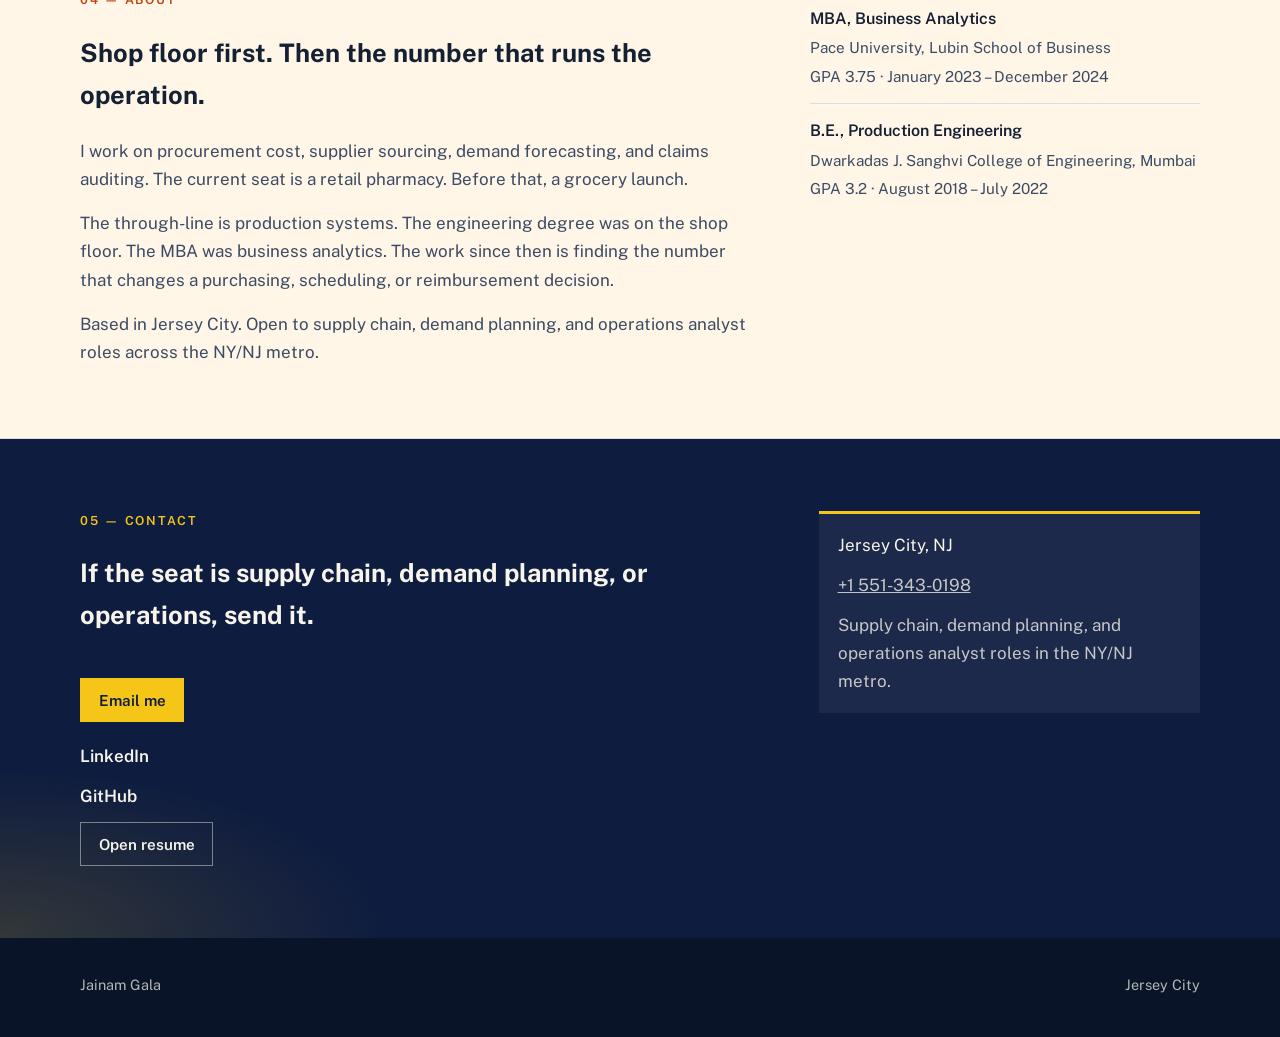
==== commit 4be62fd5: "Replace the ETL case study with the measured results. The page now reports 536,639 lines saved, reve" ====
--- a/index.html
+++ b/index.html
@@ -439,6 +439,7 @@
   color: var(--forest);
   font-weight: 600;
 }
+
 .wip-flag {
   margin: 0 0 0.35rem;
   color: var(--copper);
@@ -447,6 +448,7 @@
   letter-spacing: 0.12em;
   text-transform: uppercase;
 }
+
 .case-link {
   align-self: start;
   justify-self: end;
@@ -938,12 +940,11 @@
           <p class="case-index">04</p>
           <div class="case-body">
             <h3>Real-Time E-Commerce Analytics Pipeline</h3>
-            <p>Per-minute sales by country. Kafka took the UCI Online Retail stream, Spark aggregated it, and Postgres and Parquet stored it. The stack ran locally in Docker Compose.</p>
-            <p class="wip-flag">Work in progress</p>
+            <p>536,639 sales lines streamed into Postgres with none lost. Revenue matched the source file to the penny, and new rows arrived in about 1 second.</p>
             <ul class="chips">
-              <li>Kafka · Spark</li>
-              <li>Postgres · Parquet</li>
-              <li>Docker Compose</li>
+              <li>536,639 lines</li>
+              <li>Spark · Postgres</li>
+              <li>1.1 s median</li>
             </ul>
           </div>
           <a class="case-link" href="projects/realtime-analytics/index.html">Read the case</a>
@@ -1033,6 +1034,7 @@
         </div>
         <aside class="contact-aside">
           <p>Jersey City, NJ</p>
+          <p><a href="tel:+15513430198">+1 551-343-0198</a></p>
           <p>Supply chain, demand planning, and operations analyst roles in the NY/NJ metro.</p>
         </aside>
       </div>
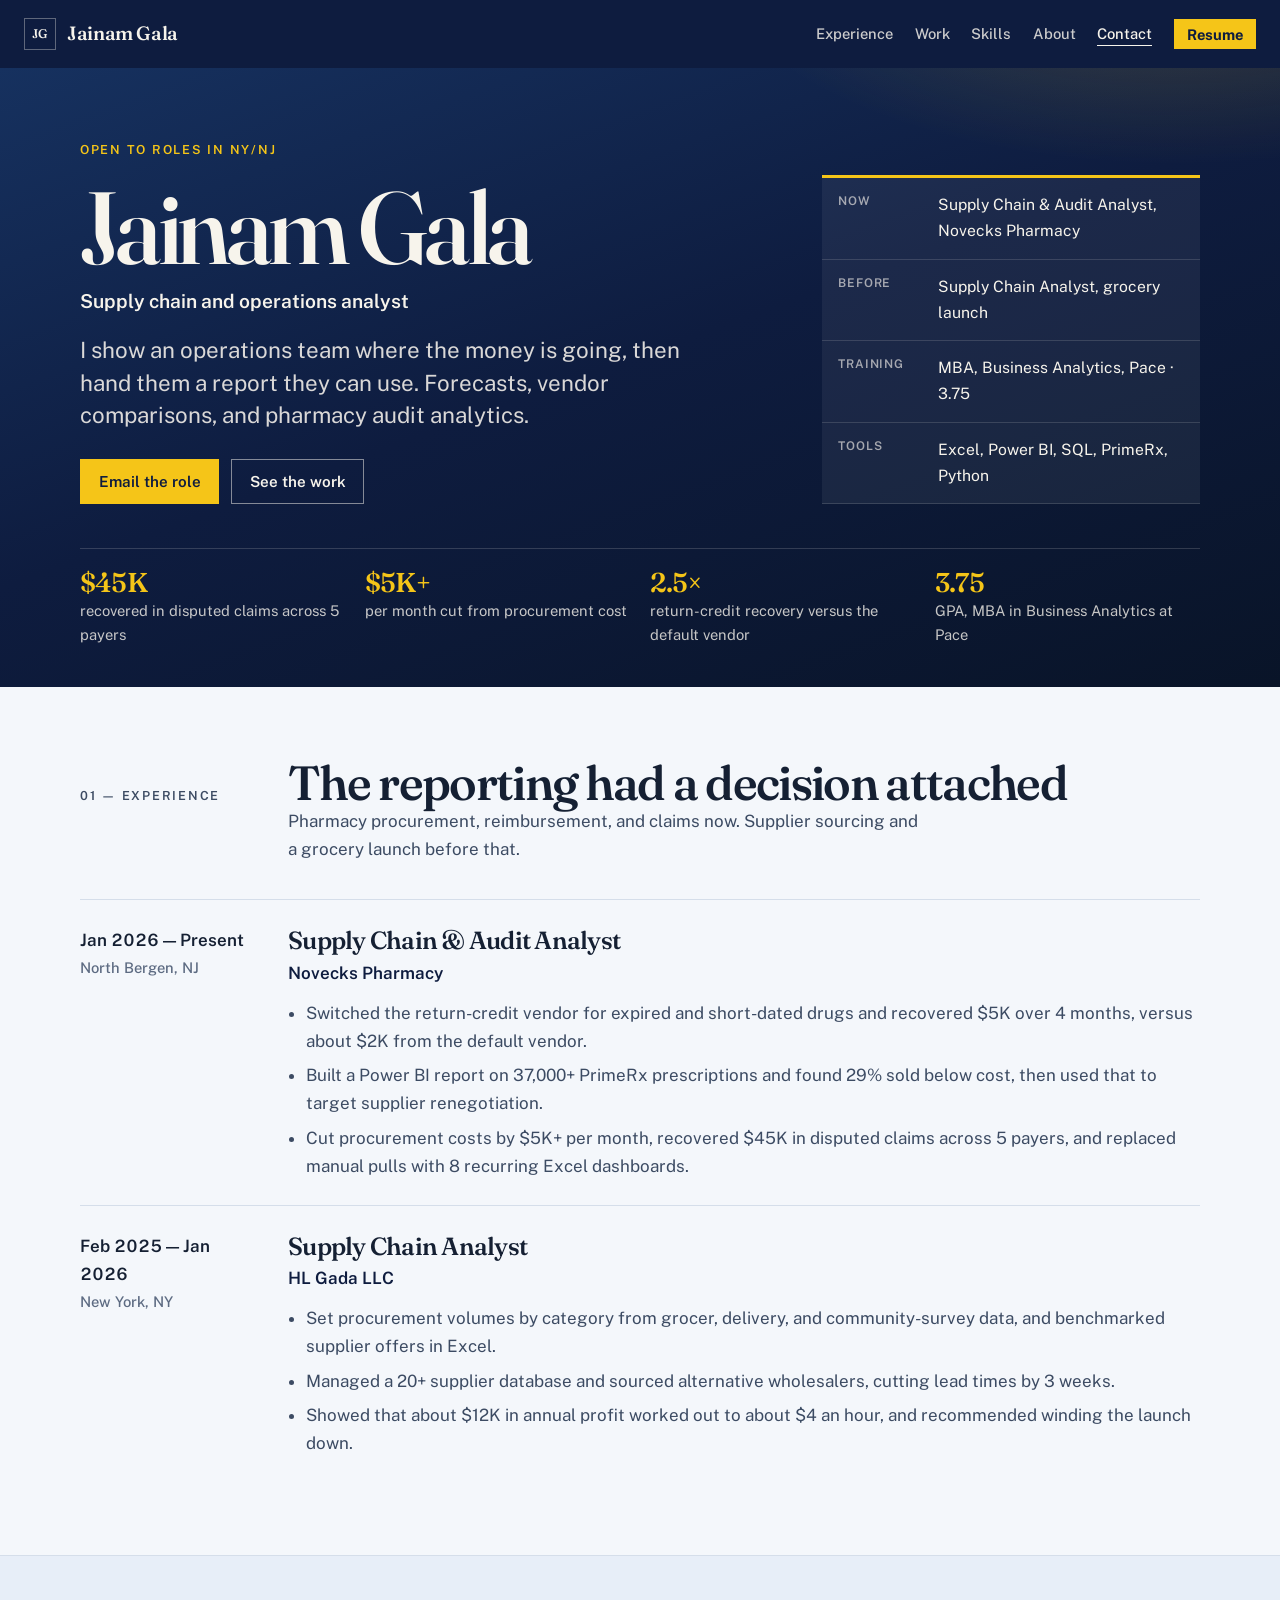
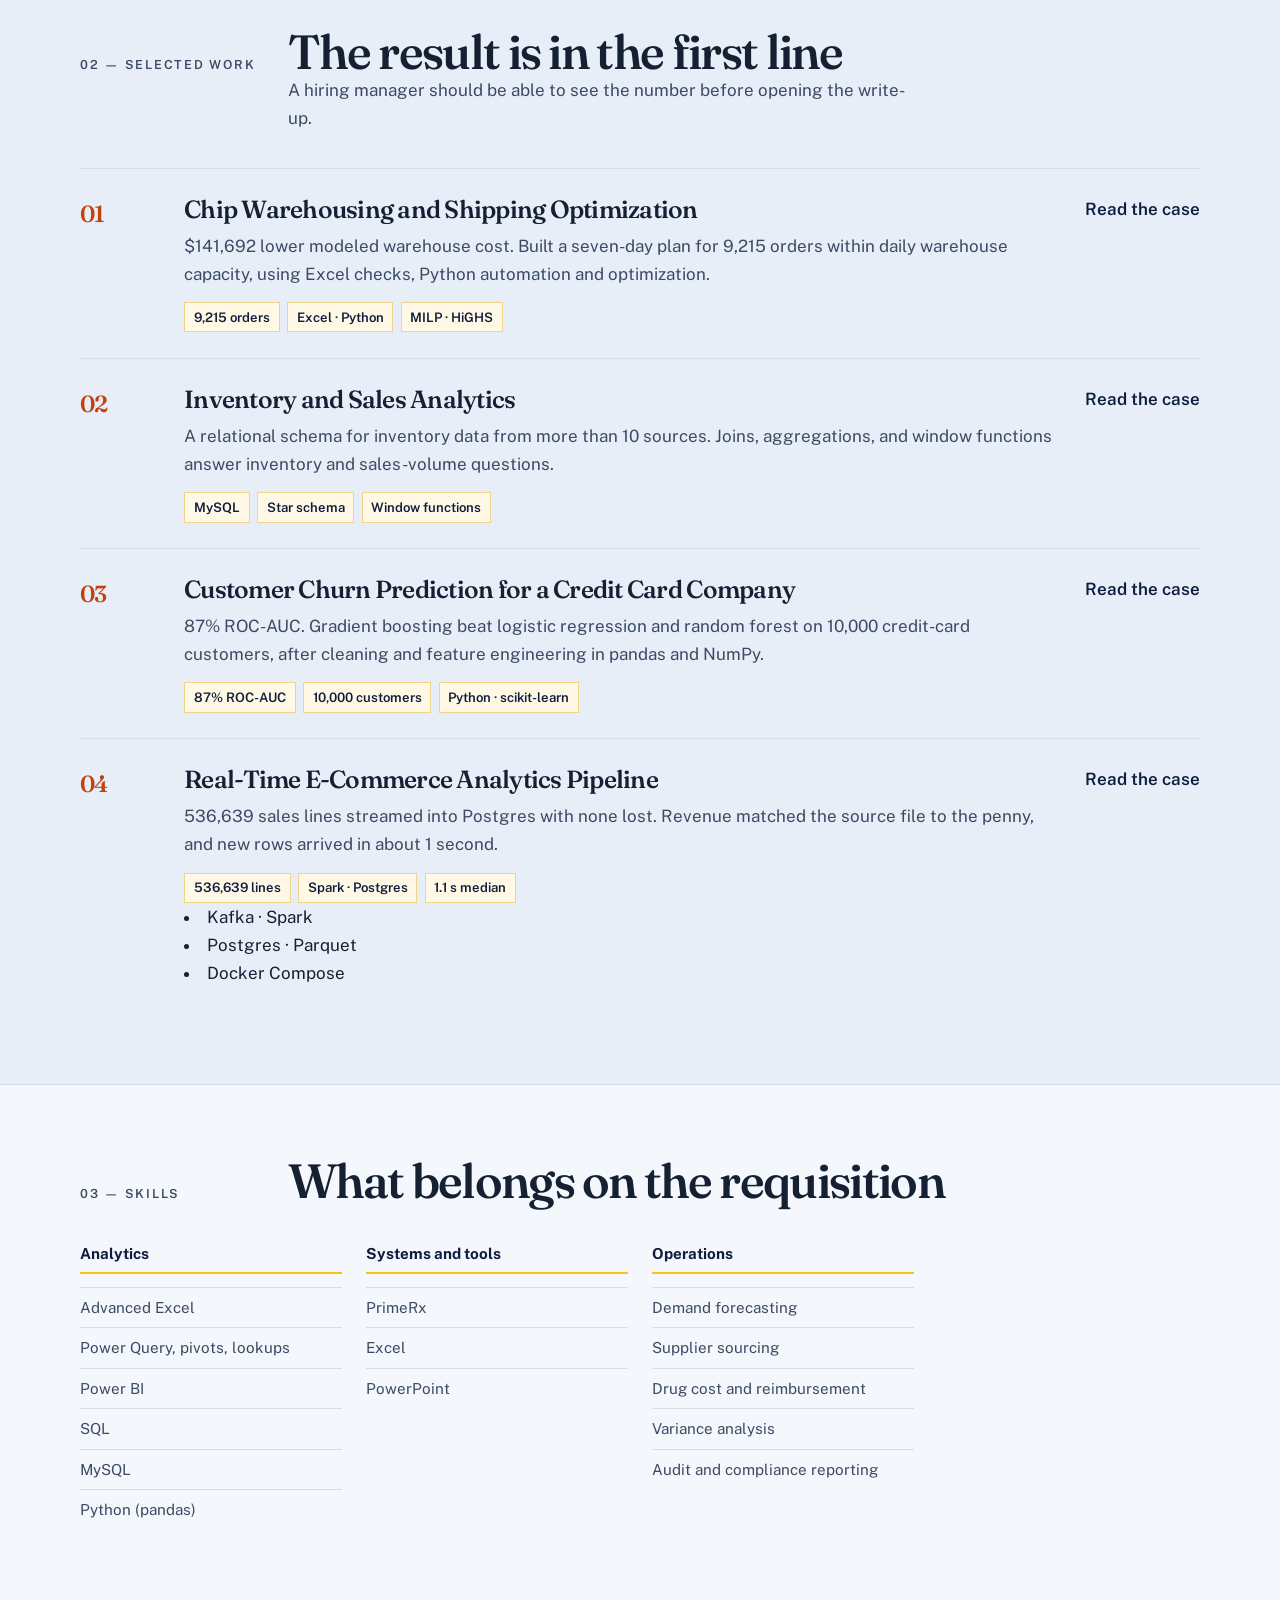
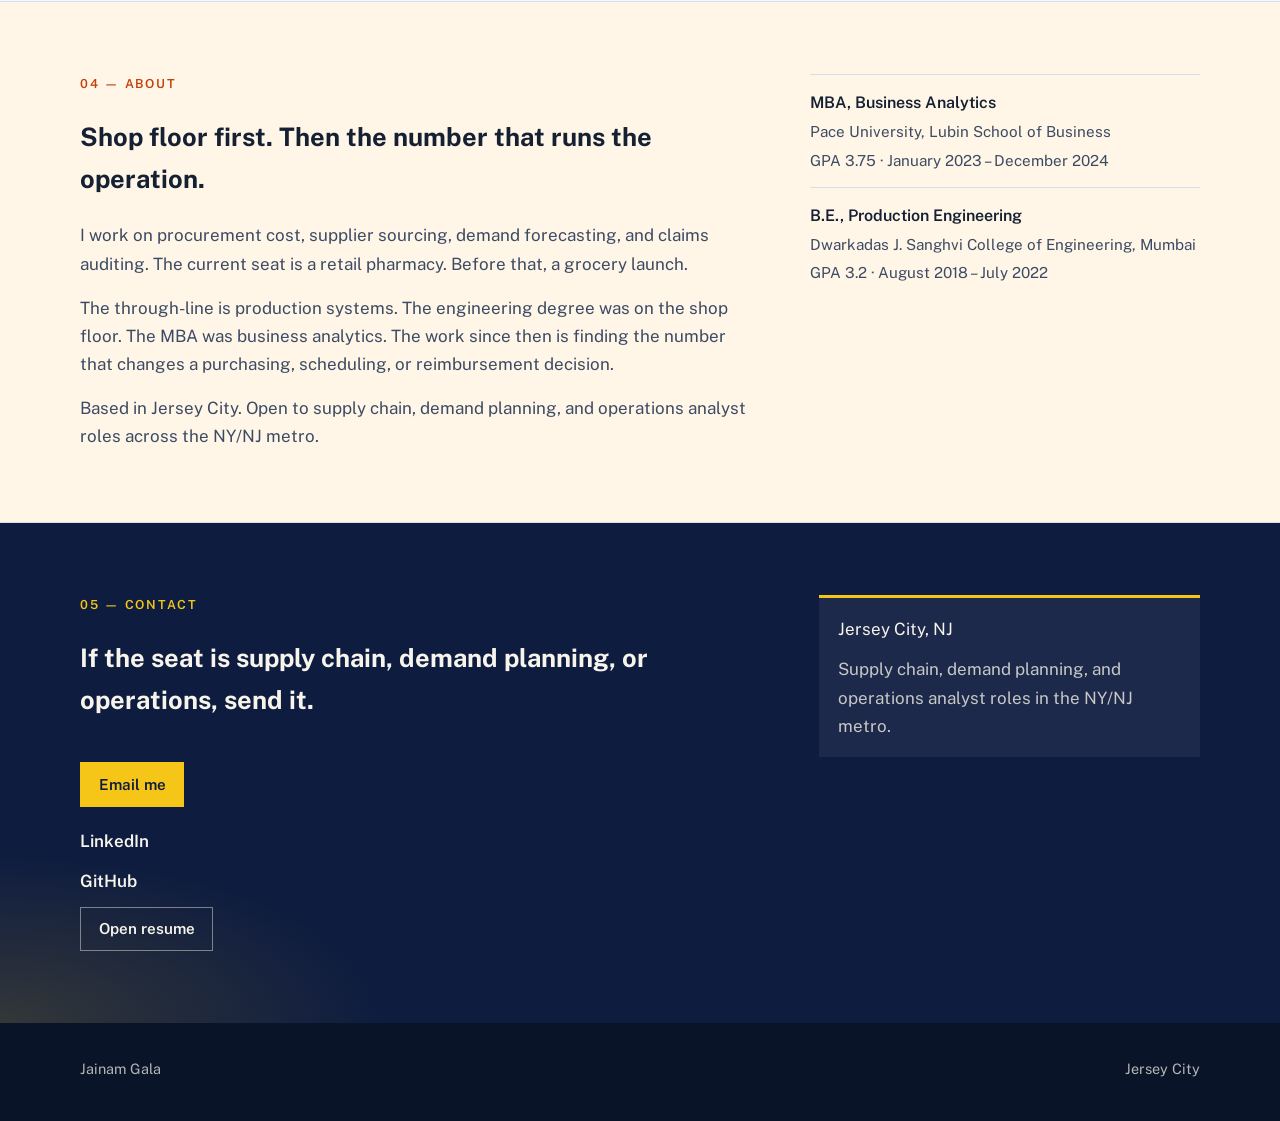
==== commit 6d3a3505: "Revise project details in index.html Updated project description and removed WIP flag." ====
--- a/index.html
+++ b/index.html
@@ -439,7 +439,6 @@
   color: var(--forest);
   font-weight: 600;
 }
-
 .wip-flag {
   margin: 0 0 0.35rem;
   color: var(--copper);
@@ -448,7 +447,6 @@
   letter-spacing: 0.12em;
   text-transform: uppercase;
 }
-
 .case-link {
   align-self: start;
   justify-self: end;
@@ -941,10 +939,14 @@
           <div class="case-body">
             <h3>Real-Time E-Commerce Analytics Pipeline</h3>
             <p>536,639 sales lines streamed into Postgres with none lost. Revenue matched the source file to the penny, and new rows arrived in about 1 second.</p>
-            <ul class="chips">
-              <li>536,639 lines</li>
-              <li>Spark · Postgres</li>
-              <li>1.1 s median</li>
+             <ul class="chips">
+               <li>536,639 lines</li>
+               <li>Spark · Postgres</li>
+               <li>1.1 s median</li>
+</ul>
+              <li>Kafka · Spark</li>
+              <li>Postgres · Parquet</li>
+              <li>Docker Compose</li>
             </ul>
           </div>
           <a class="case-link" href="projects/realtime-analytics/index.html">Read the case</a>
@@ -1034,7 +1036,6 @@
         </div>
         <aside class="contact-aside">
           <p>Jersey City, NJ</p>
-          <p><a href="tel:+15513430198">+1 551-343-0198</a></p>
           <p>Supply chain, demand planning, and operations analyst roles in the NY/NJ metro.</p>
         </aside>
       </div>
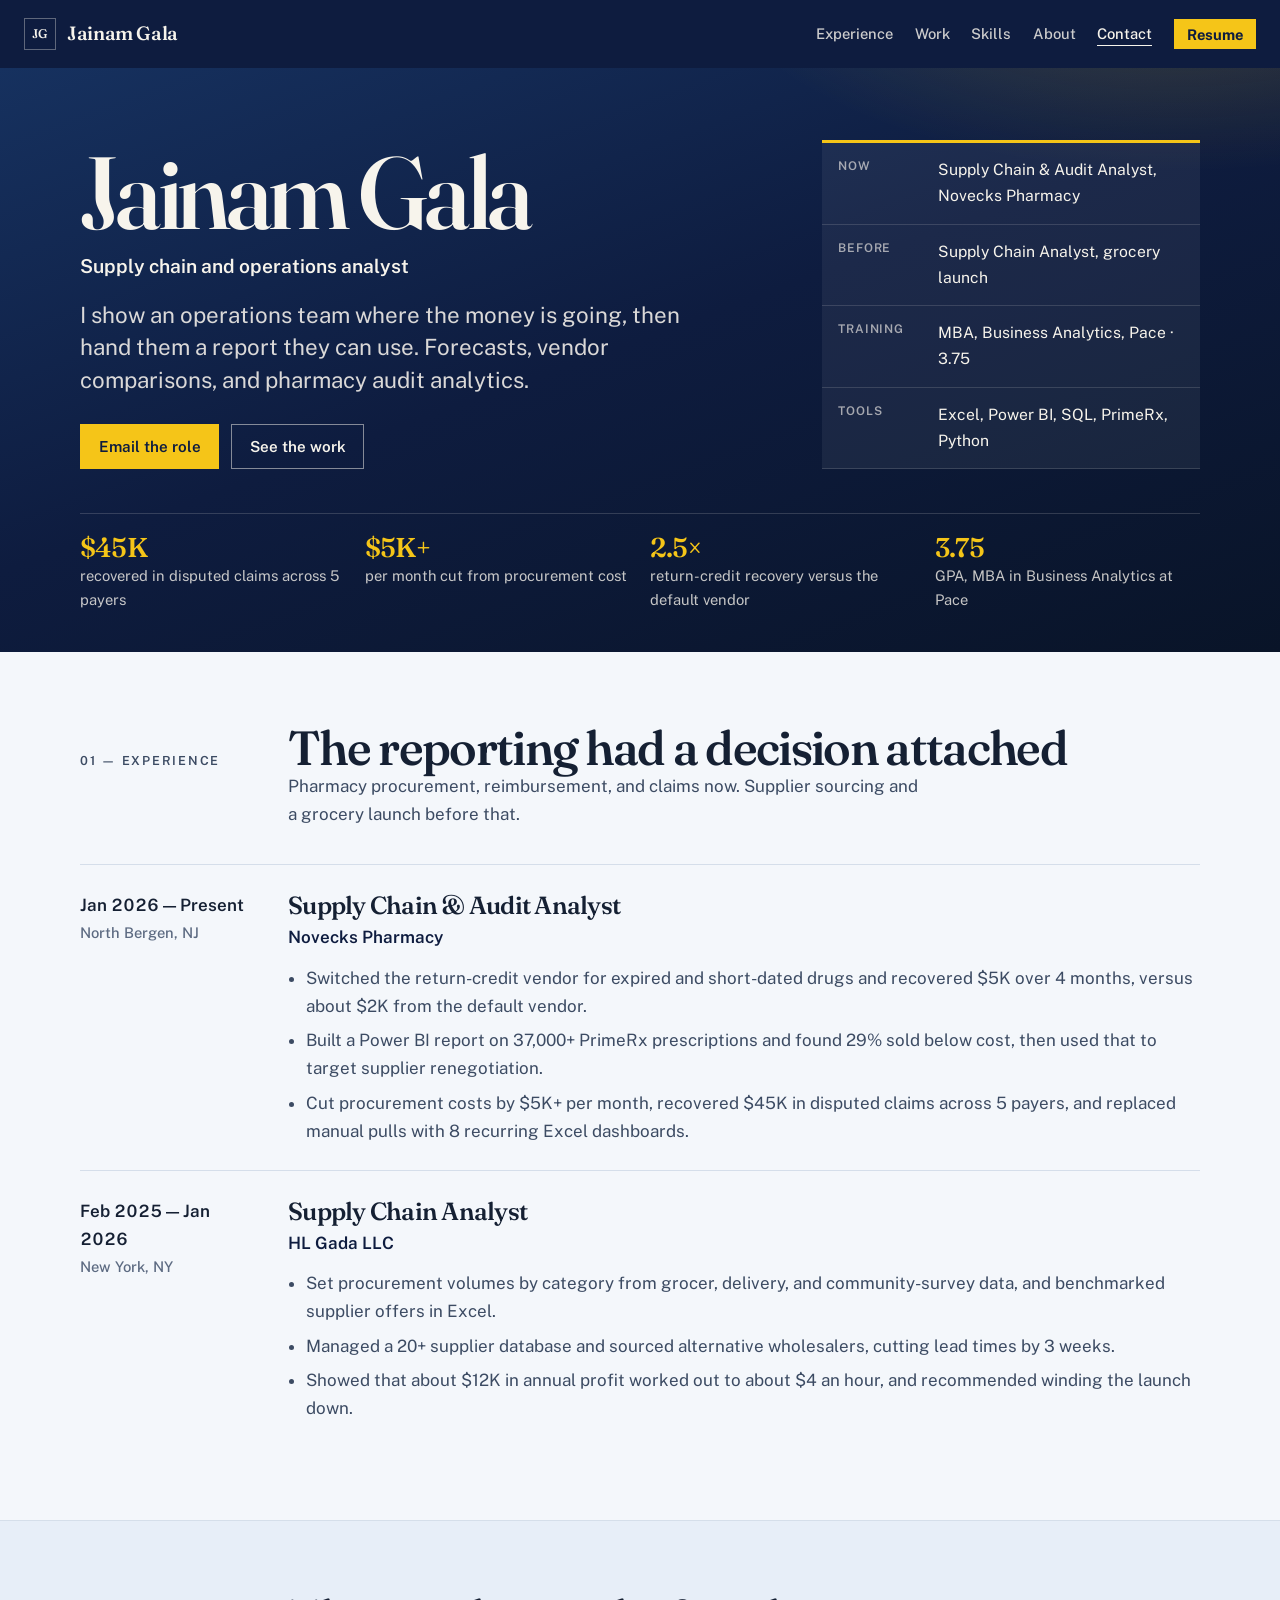
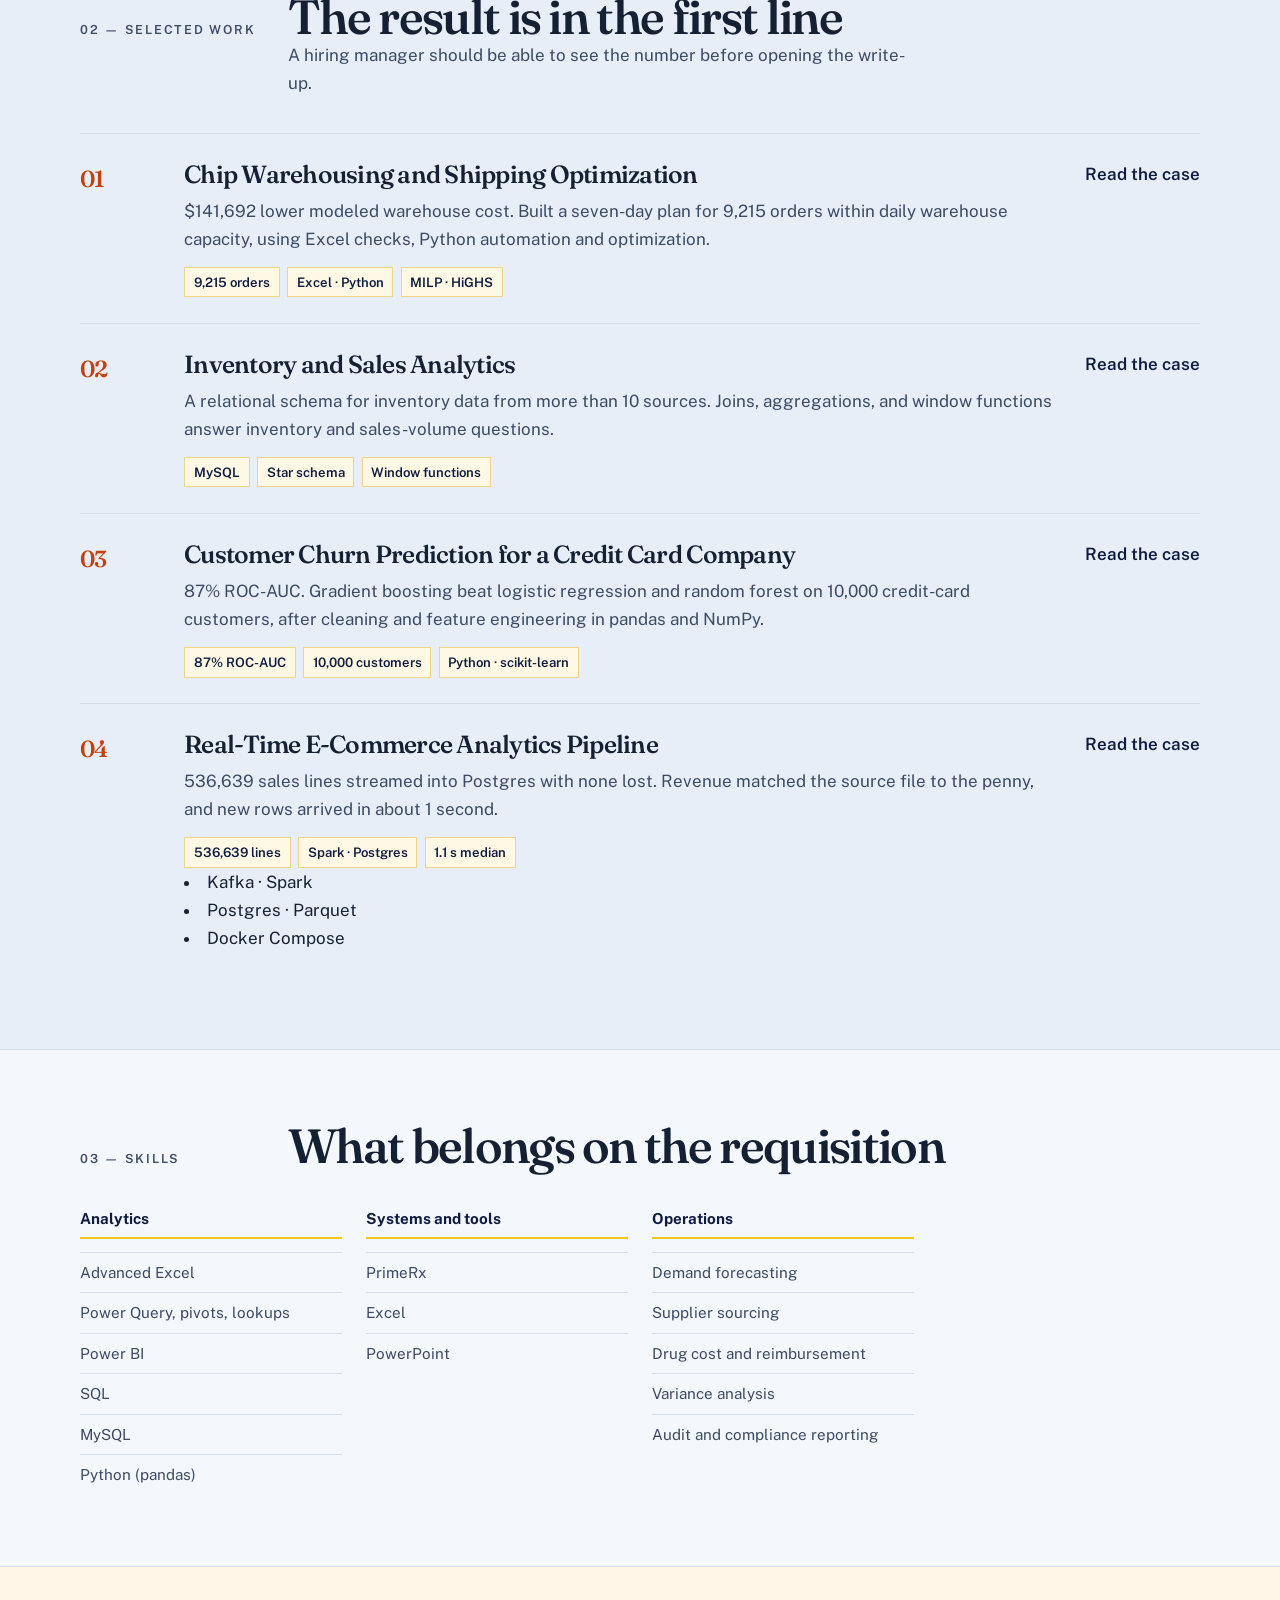
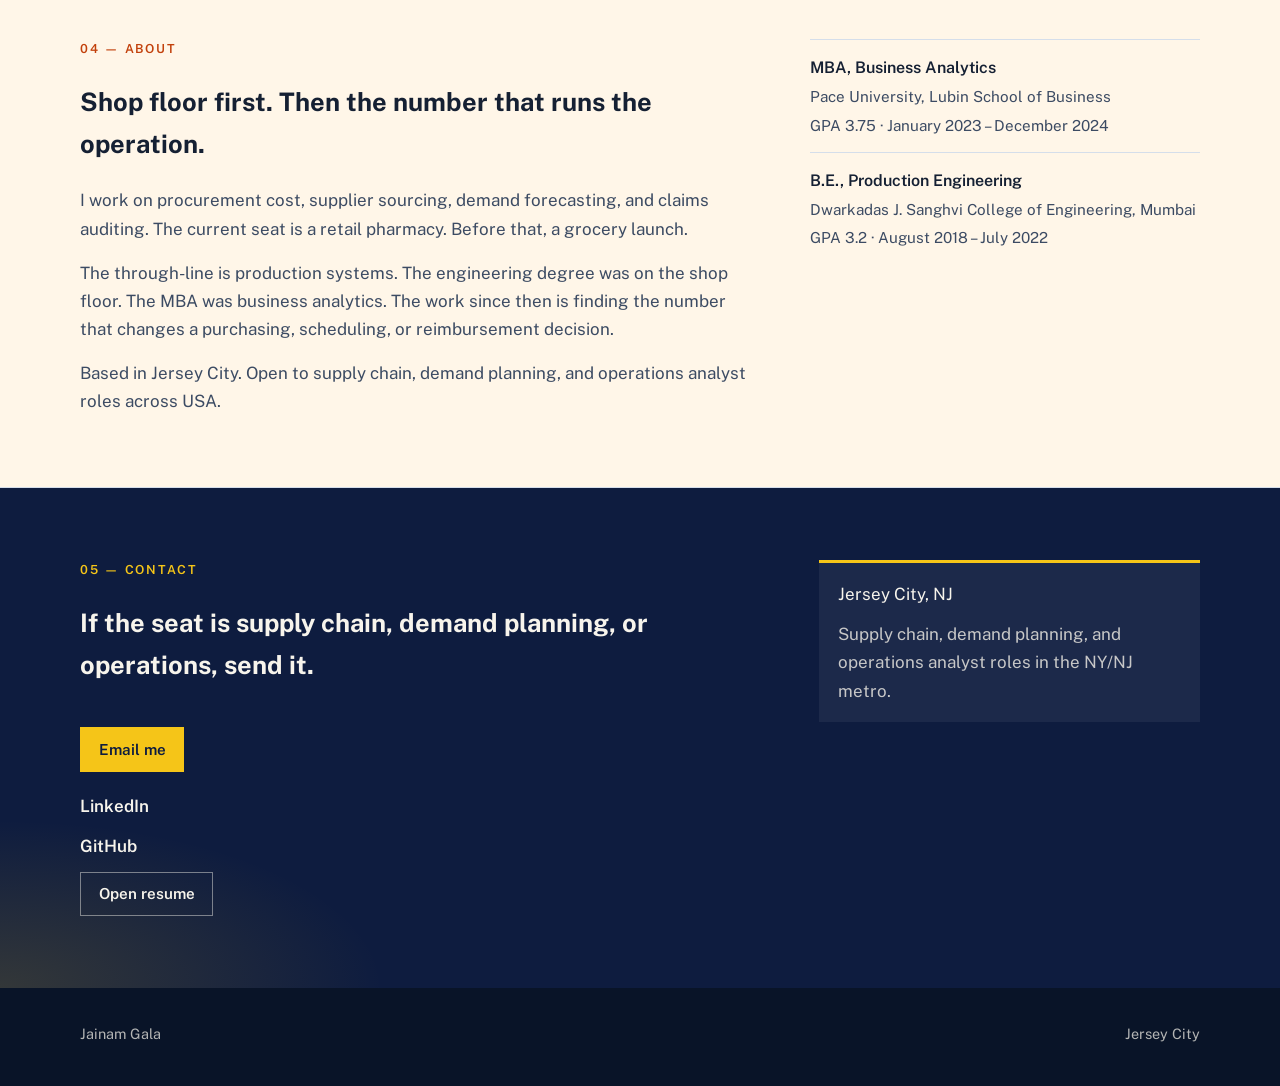
==== commit 28dcd1db: "Revise meta description and location preference Updated the description meta tag and modified locati" ====
--- a/index.html
+++ b/index.html
@@ -4,7 +4,7 @@
   <meta charset="UTF-8">
   <meta name="viewport" content="width=device-width, initial-scale=1.0">
   <title>Jainam Gala — Supply Chain &amp; Operations Analyst</title>
-  <meta name="description" content="Jainam Gala builds the forecast, vendor comparison, and audit report an operations team can act on. Supply chain analyst in Jersey City, open to NY/NJ roles.">
+  <meta name="description" content="Jainam Gala builds the forecast, vendor comparison, and audit report an operations team can act on. Supply chain analyst in Jersey City.">
   <meta name="theme-color" content="#0e1c3f">
   <link rel="canonical" href="https://www.galajainam.com/">
   <meta property="og:title" content="Jainam Gala — Supply Chain &amp; Operations Analyst">
@@ -802,7 +802,6 @@
     <section class="hero" id="top" aria-labelledby="intro-heading">
       <div class="wrap hero-grid">
         <div>
-          <p class="kicker">Open to roles in NY/NJ</p>
           <h1 id="intro-heading">Jainam Gala</h1>
           <p class="role-line">Supply chain and operations analyst</p>
           <p class="lede">I show an operations team where the money is going, then hand them a report they can use. Forecasts, vendor comparisons, and pharmacy audit analytics.</p>
@@ -1004,7 +1003,7 @@
           <div class="about-copy">
             <p>I work on procurement cost, supplier sourcing, demand forecasting, and claims auditing. The current seat is a retail pharmacy. Before that, a grocery launch.</p>
             <p>The through-line is production systems. The engineering degree was on the shop floor. The MBA was business analytics. The work since then is finding the number that changes a purchasing, scheduling, or reimbursement decision.</p>
-            <p>Based in Jersey City. Open to supply chain, demand planning, and operations analyst roles across the NY/NJ metro.</p>
+            <p>Based in Jersey City. Open to supply chain, demand planning, and operations analyst roles across USA.</p>
           </div>
         </div>
         <div class="edu">
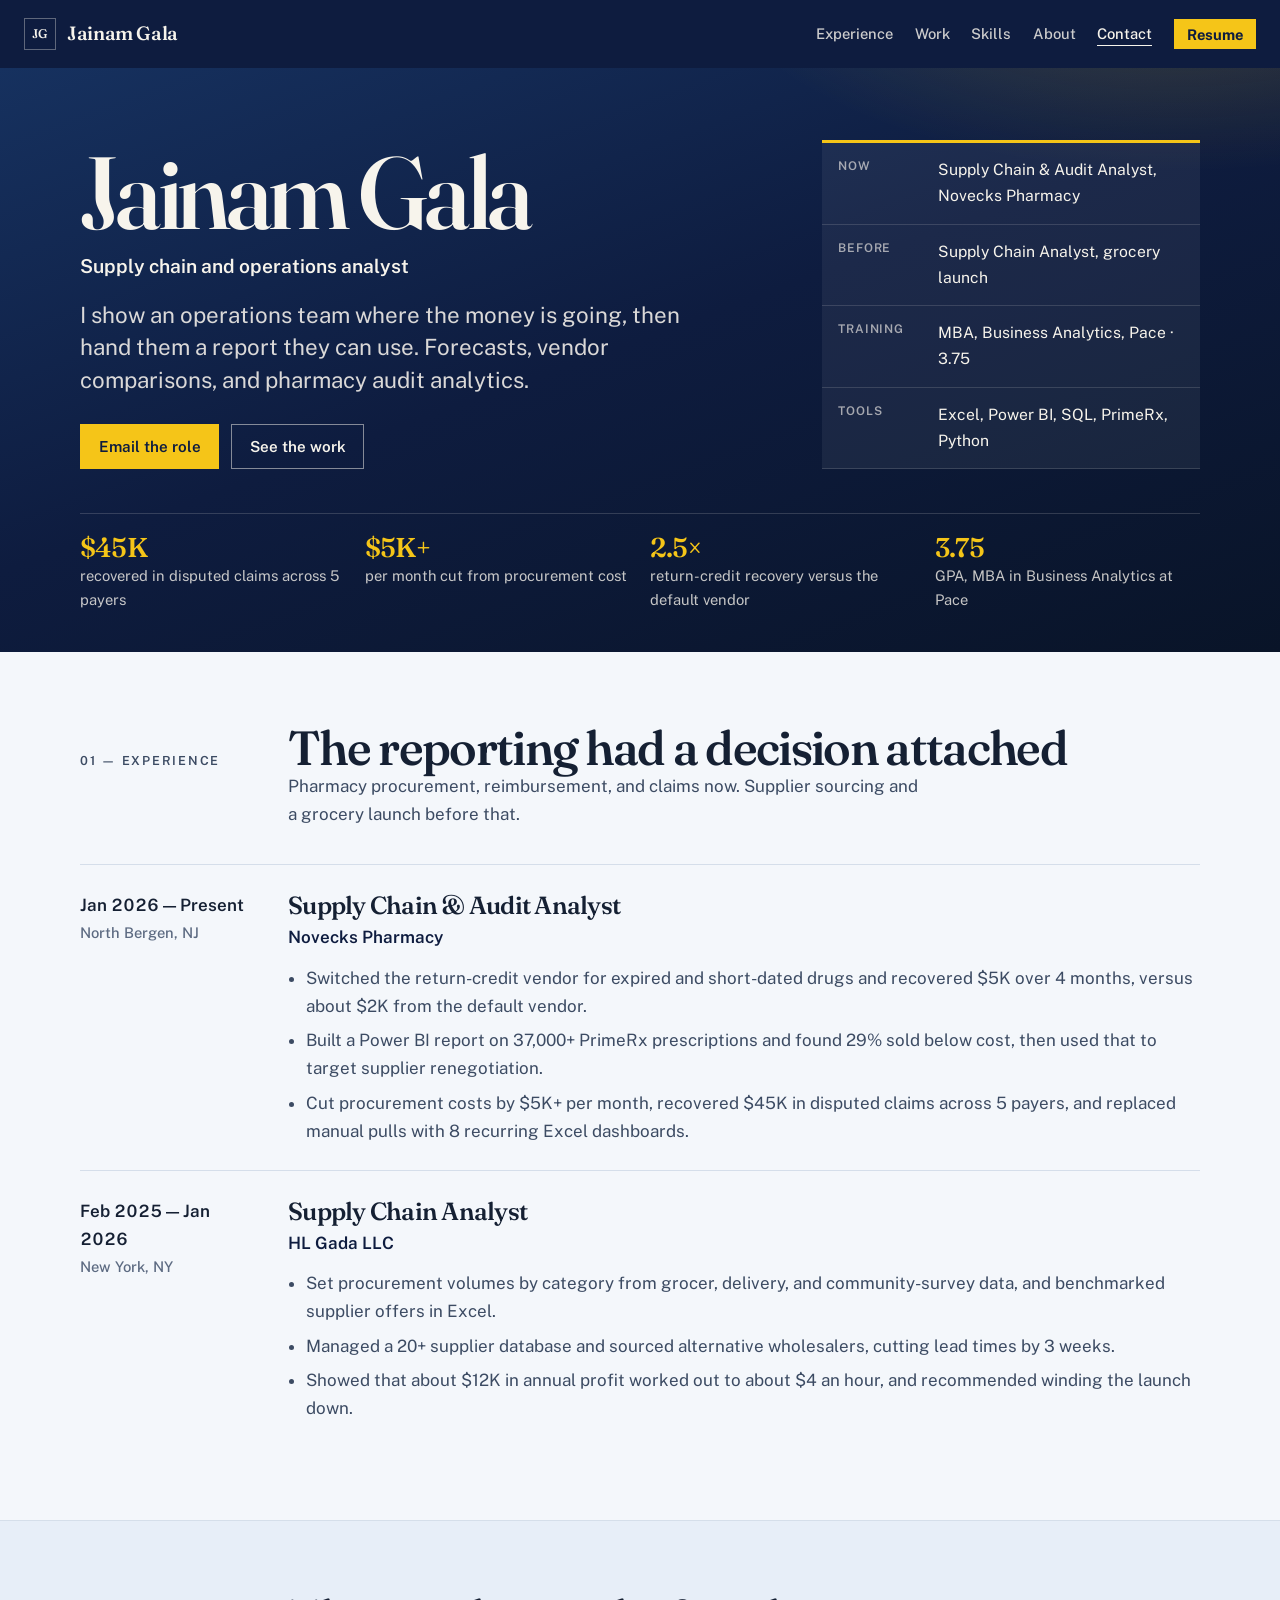
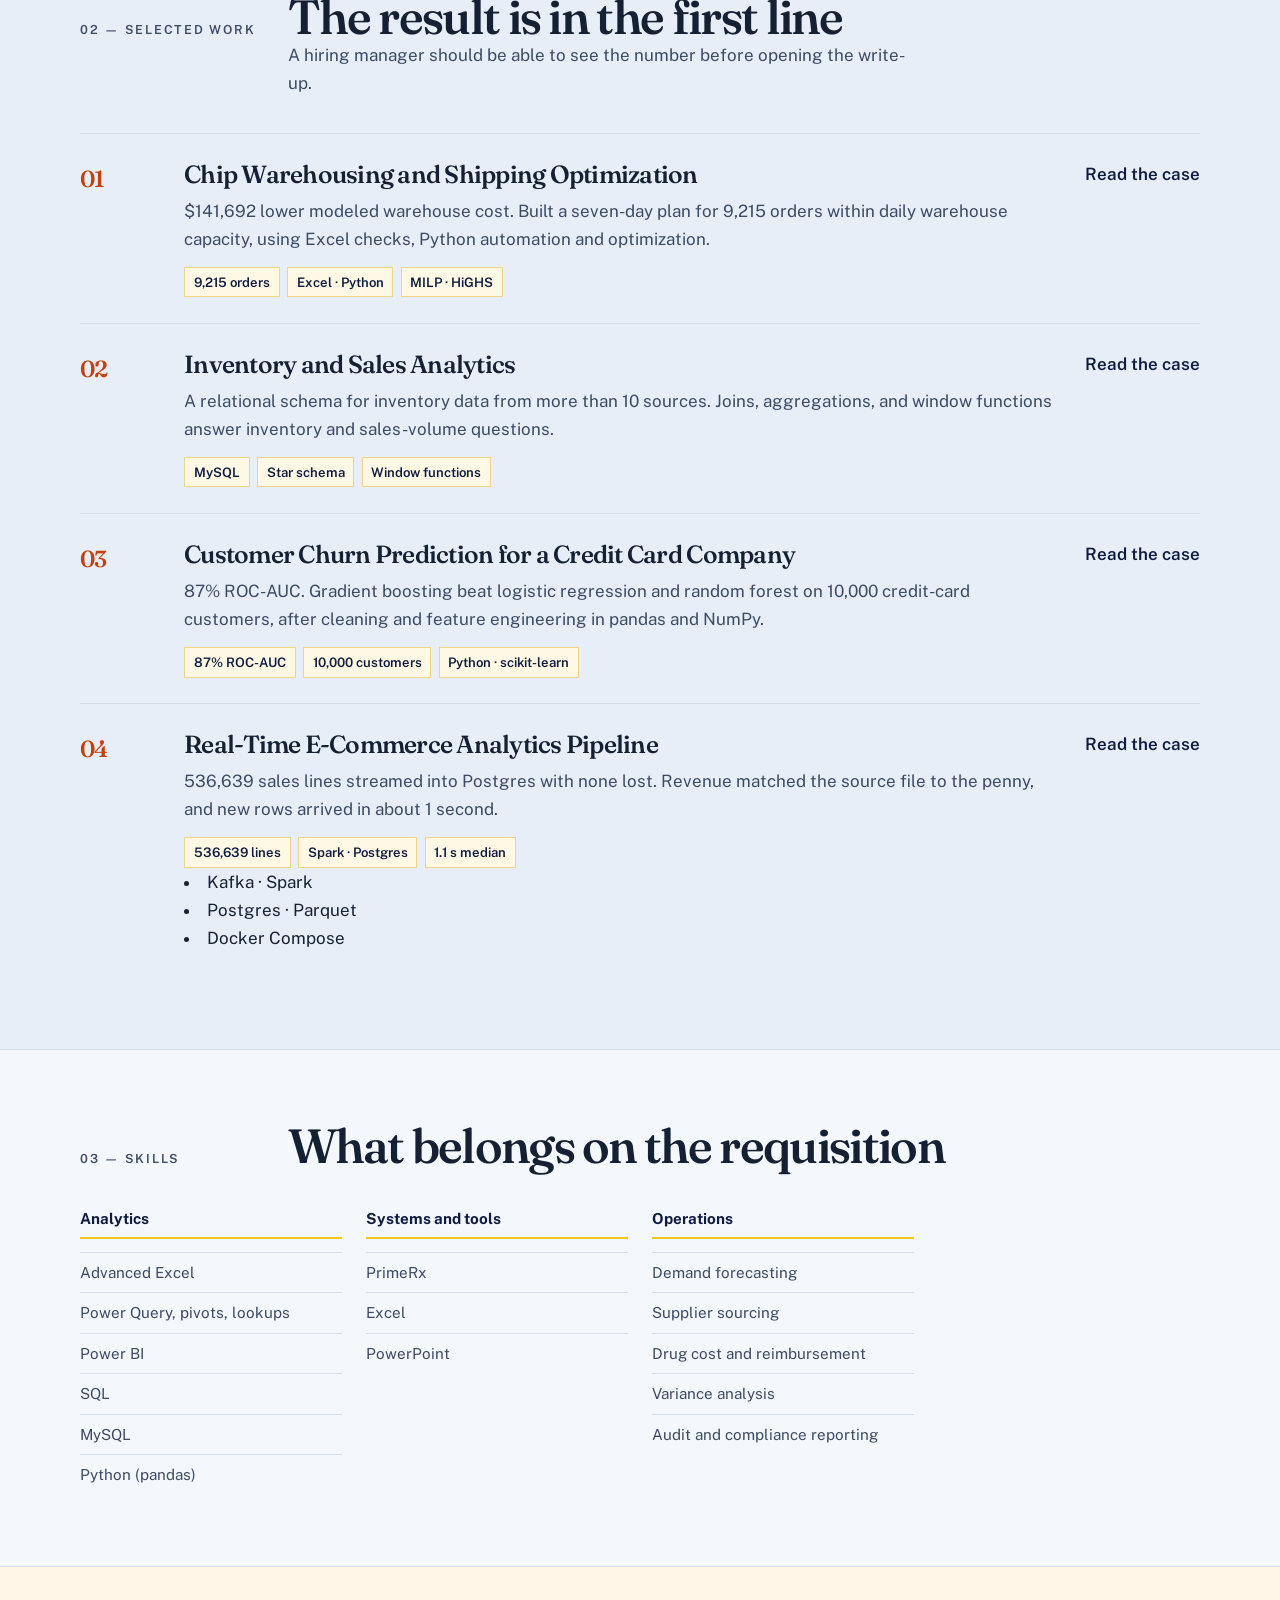
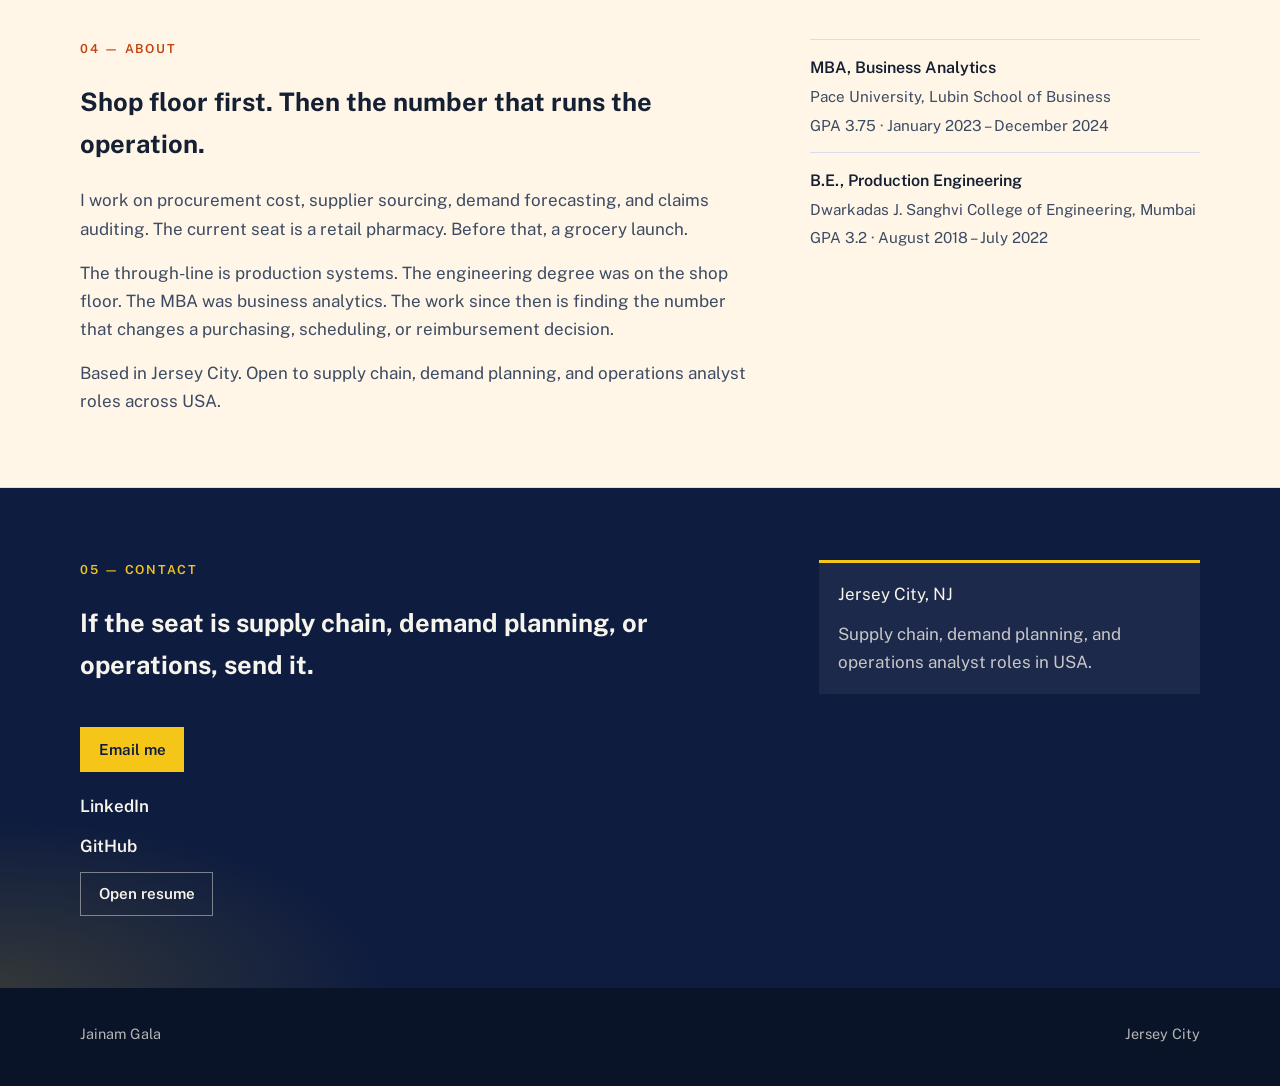
==== commit 01ede1ef: "Update job location description to 'USA'" ====
--- a/index.html
+++ b/index.html
@@ -1035,7 +1035,7 @@
         </div>
         <aside class="contact-aside">
           <p>Jersey City, NJ</p>
-          <p>Supply chain, demand planning, and operations analyst roles in the NY/NJ metro.</p>
+          <p>Supply chain, demand planning, and operations analyst roles in USA.</p>
         </aside>
       </div>
     </section>
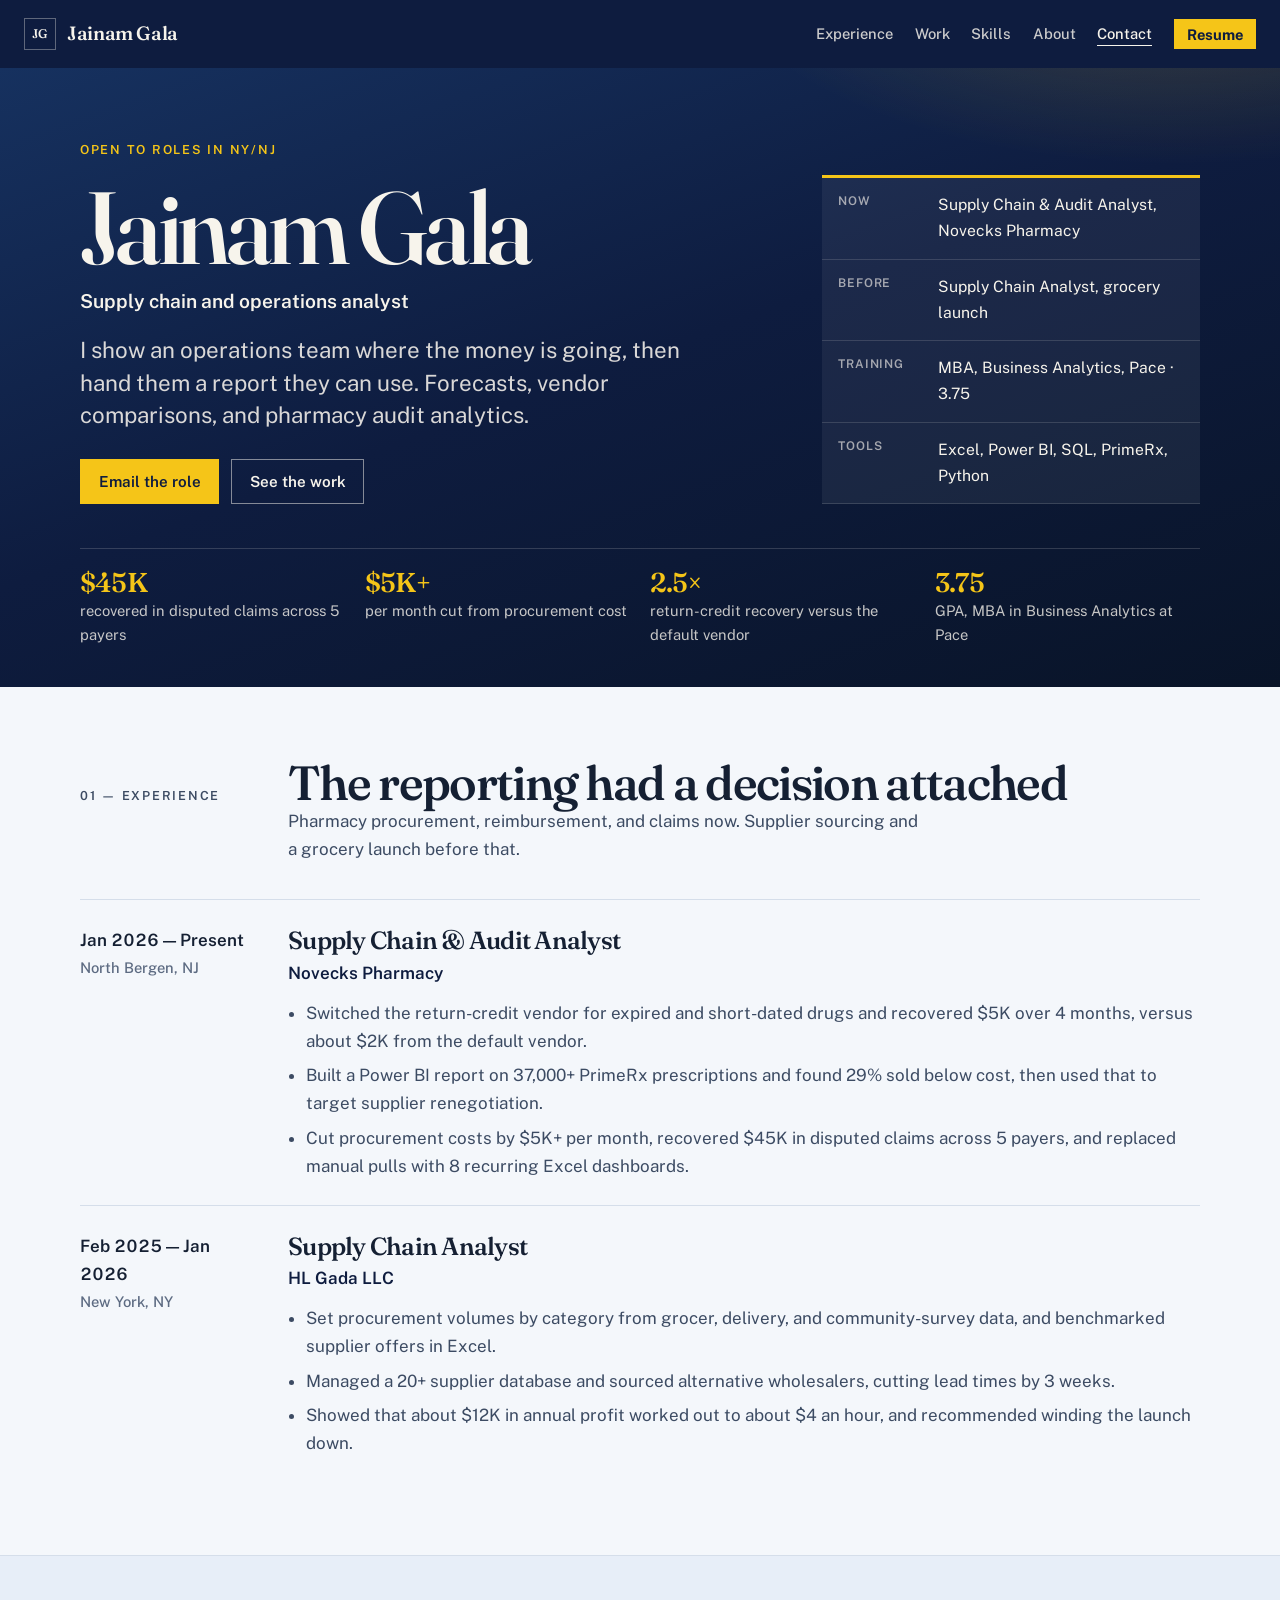
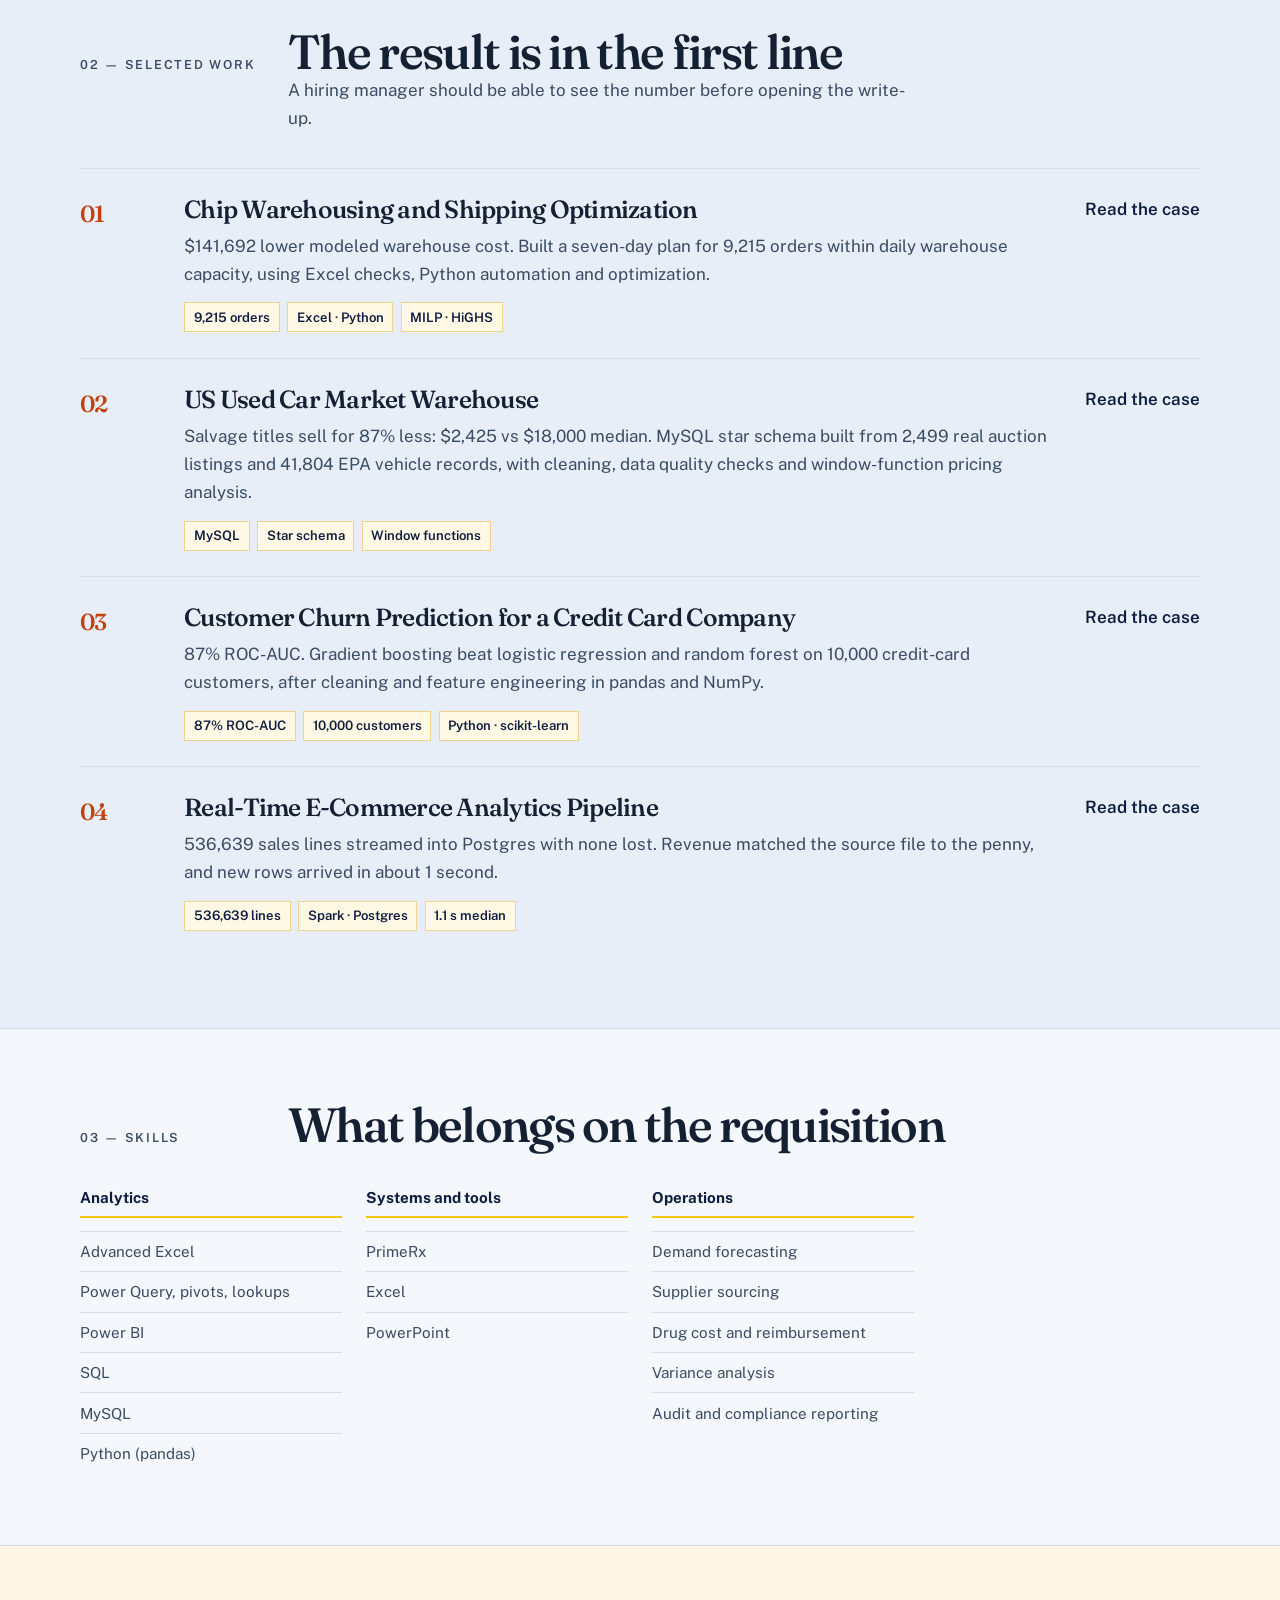
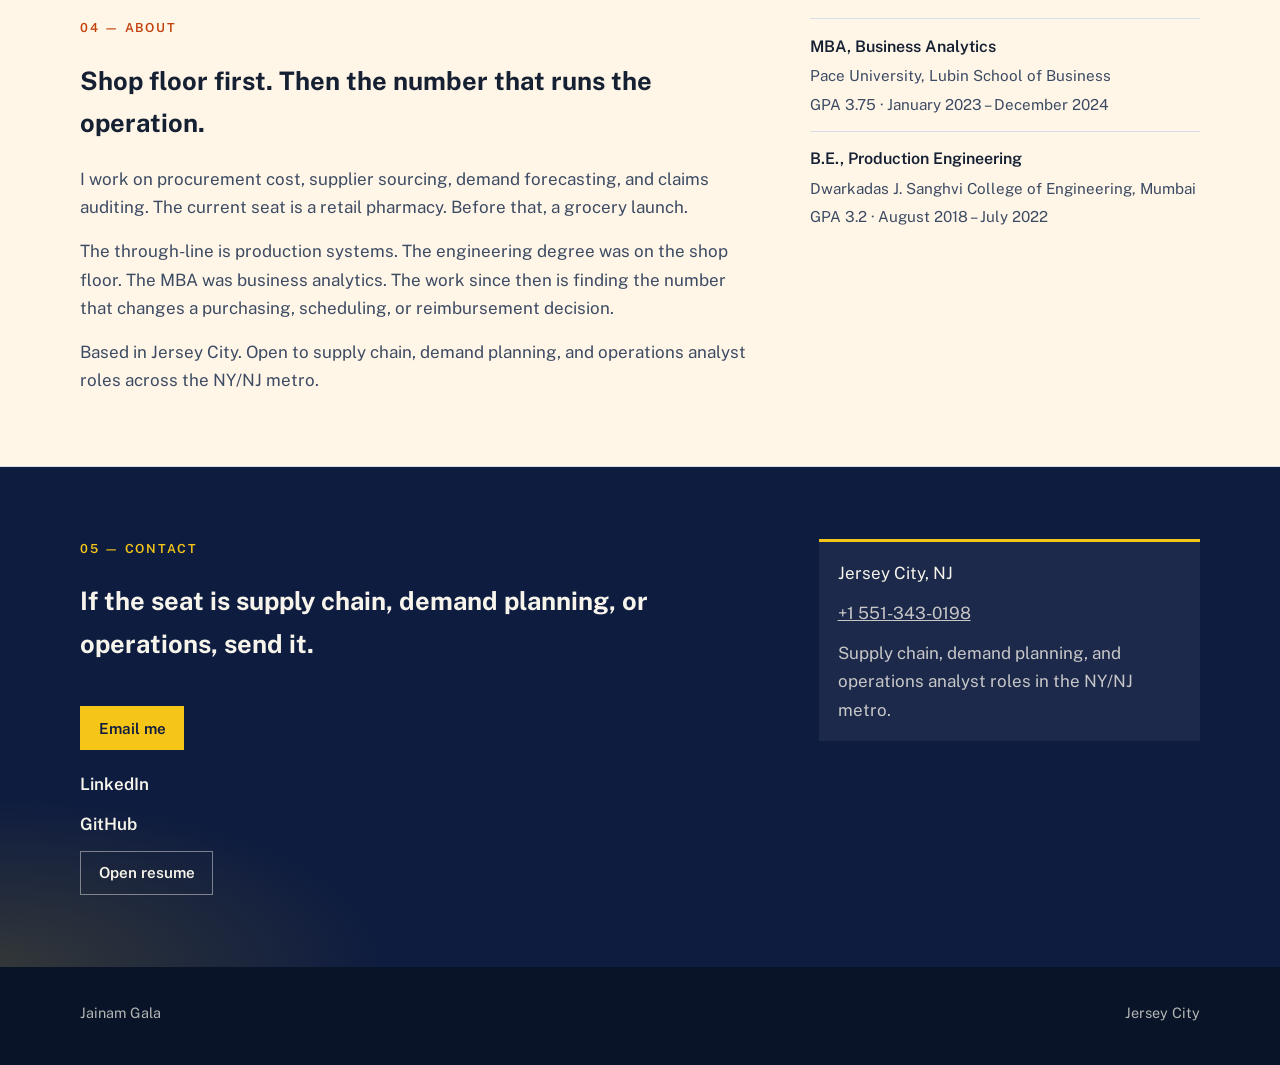
==== commit b63292b7: "Replace the vehicle case with the used-car warehouse. Use the measured auction and EPA results, add " ====
--- a/index.html
+++ b/index.html
@@ -4,7 +4,7 @@
   <meta charset="UTF-8">
   <meta name="viewport" content="width=device-width, initial-scale=1.0">
   <title>Jainam Gala — Supply Chain &amp; Operations Analyst</title>
-  <meta name="description" content="Jainam Gala builds the forecast, vendor comparison, and audit report an operations team can act on. Supply chain analyst in Jersey City.">
+  <meta name="description" content="Jainam Gala builds the forecast, vendor comparison, and audit report an operations team can act on. Supply chain analyst in Jersey City, open to NY/NJ roles.">
   <meta name="theme-color" content="#0e1c3f">
   <link rel="canonical" href="https://www.galajainam.com/">
   <meta property="og:title" content="Jainam Gala — Supply Chain &amp; Operations Analyst">
@@ -439,6 +439,7 @@
   color: var(--forest);
   font-weight: 600;
 }
+
 .wip-flag {
   margin: 0 0 0.35rem;
   color: var(--copper);
@@ -447,6 +448,7 @@
   letter-spacing: 0.12em;
   text-transform: uppercase;
 }
+
 .case-link {
   align-self: start;
   justify-self: end;
@@ -802,6 +804,7 @@
     <section class="hero" id="top" aria-labelledby="intro-heading">
       <div class="wrap hero-grid">
         <div>
+          <p class="kicker">Open to roles in NY/NJ</p>
           <h1 id="intro-heading">Jainam Gala</h1>
           <p class="role-line">Supply chain and operations analyst</p>
           <p class="lede">I show an operations team where the money is going, then hand them a report they can use. Forecasts, vendor comparisons, and pharmacy audit analytics.</p>
@@ -908,8 +911,8 @@
         <article class="case">
           <p class="case-index">02</p>
           <div class="case-body">
-            <h3>Inventory and Sales Analytics</h3>
-            <p>A relational schema for inventory data from more than 10 sources. Joins, aggregations, and window functions answer inventory and sales-volume questions.</p>
+            <h3>US Used Car Market Warehouse</h3>
+            <p>Salvage titles sell for 87% less: $2,425 vs $18,000 median. MySQL star schema built from 2,499 real auction listings and 41,804 EPA vehicle records, with cleaning, data quality checks and window-function pricing analysis.</p>
             <ul class="chips">
               <li>MySQL</li>
               <li>Star schema</li>
@@ -938,14 +941,10 @@
           <div class="case-body">
             <h3>Real-Time E-Commerce Analytics Pipeline</h3>
             <p>536,639 sales lines streamed into Postgres with none lost. Revenue matched the source file to the penny, and new rows arrived in about 1 second.</p>
-             <ul class="chips">
-               <li>536,639 lines</li>
-               <li>Spark · Postgres</li>
-               <li>1.1 s median</li>
-</ul>
-              <li>Kafka · Spark</li>
-              <li>Postgres · Parquet</li>
-              <li>Docker Compose</li>
+            <ul class="chips">
+              <li>536,639 lines</li>
+              <li>Spark · Postgres</li>
+              <li>1.1 s median</li>
             </ul>
           </div>
           <a class="case-link" href="projects/realtime-analytics/index.html">Read the case</a>
@@ -1003,7 +1002,7 @@
           <div class="about-copy">
             <p>I work on procurement cost, supplier sourcing, demand forecasting, and claims auditing. The current seat is a retail pharmacy. Before that, a grocery launch.</p>
             <p>The through-line is production systems. The engineering degree was on the shop floor. The MBA was business analytics. The work since then is finding the number that changes a purchasing, scheduling, or reimbursement decision.</p>
-            <p>Based in Jersey City. Open to supply chain, demand planning, and operations analyst roles across USA.</p>
+            <p>Based in Jersey City. Open to supply chain, demand planning, and operations analyst roles across the NY/NJ metro.</p>
           </div>
         </div>
         <div class="edu">
@@ -1035,7 +1034,8 @@
         </div>
         <aside class="contact-aside">
           <p>Jersey City, NJ</p>
-          <p>Supply chain, demand planning, and operations analyst roles in USA.</p>
+          <p><a href="tel:+15513430198">+1 551-343-0198</a></p>
+          <p>Supply chain, demand planning, and operations analyst roles in the NY/NJ metro.</p>
         </aside>
       </div>
     </section>
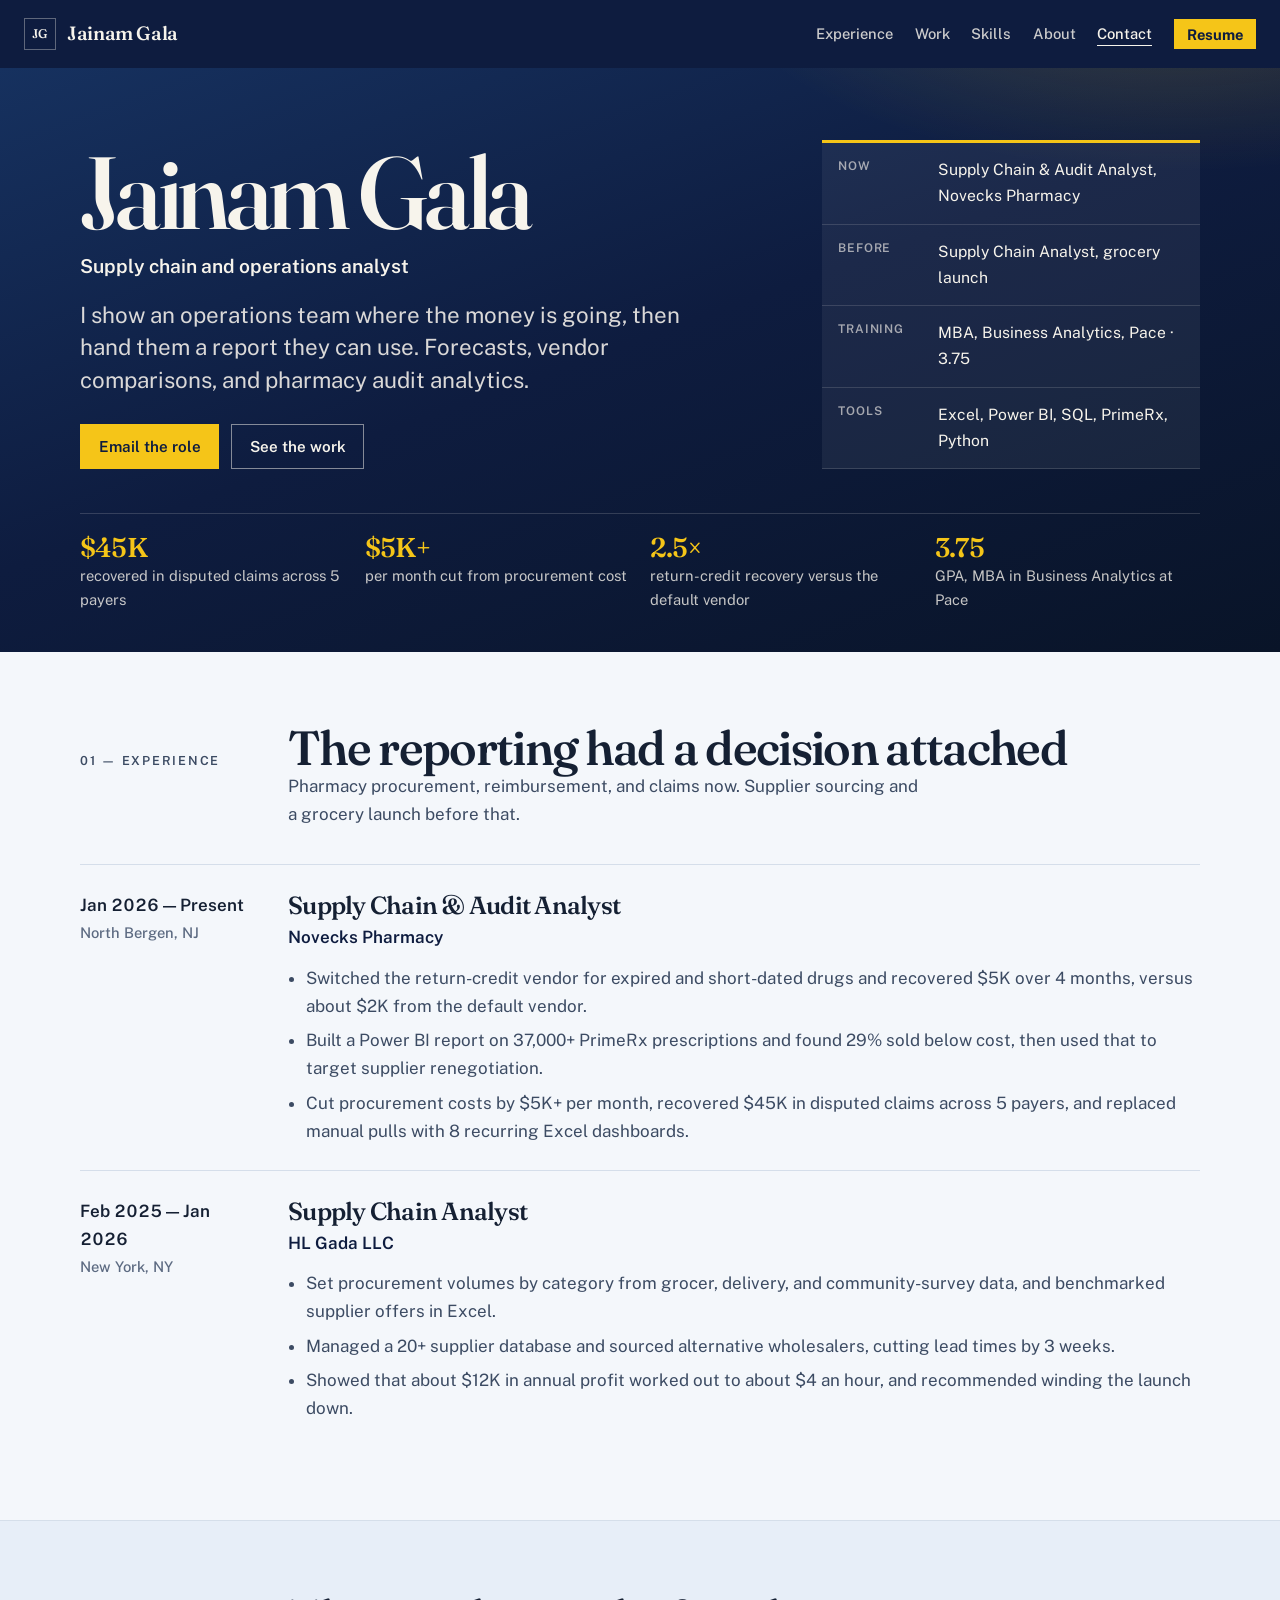
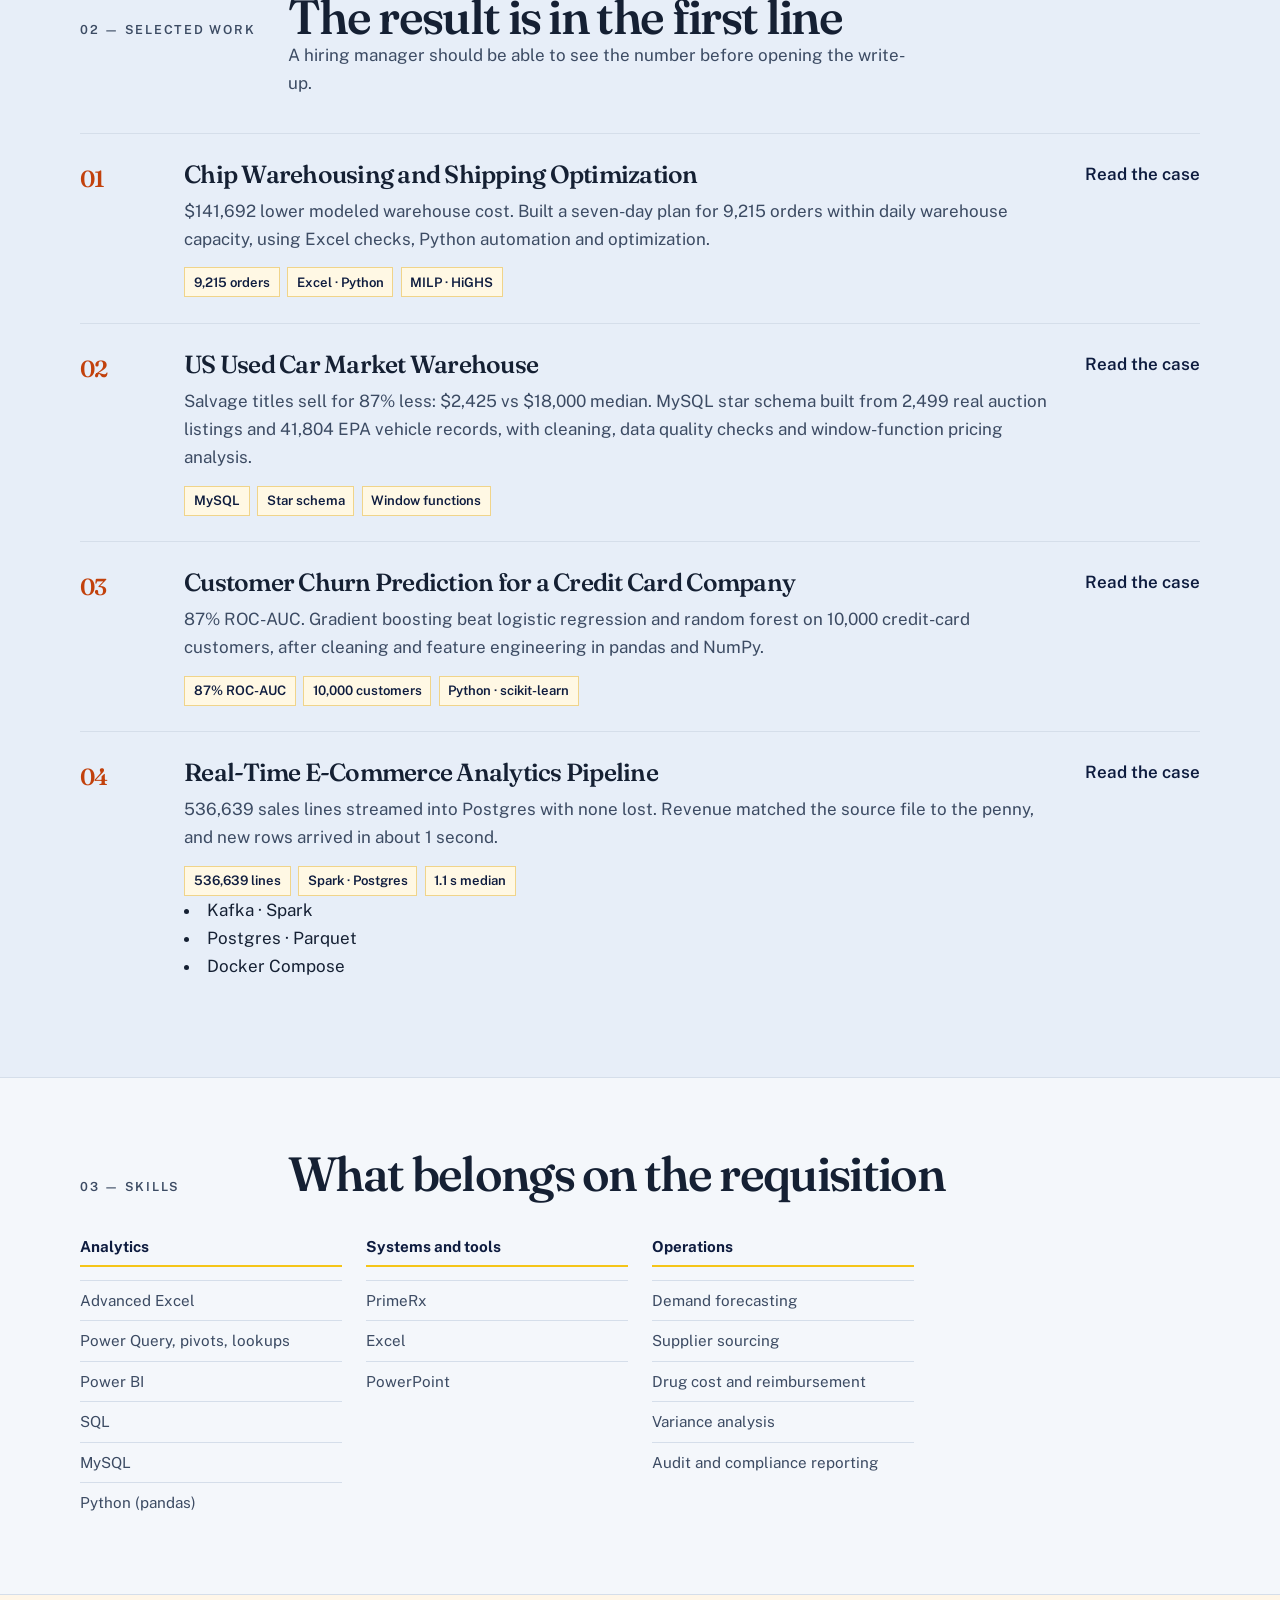
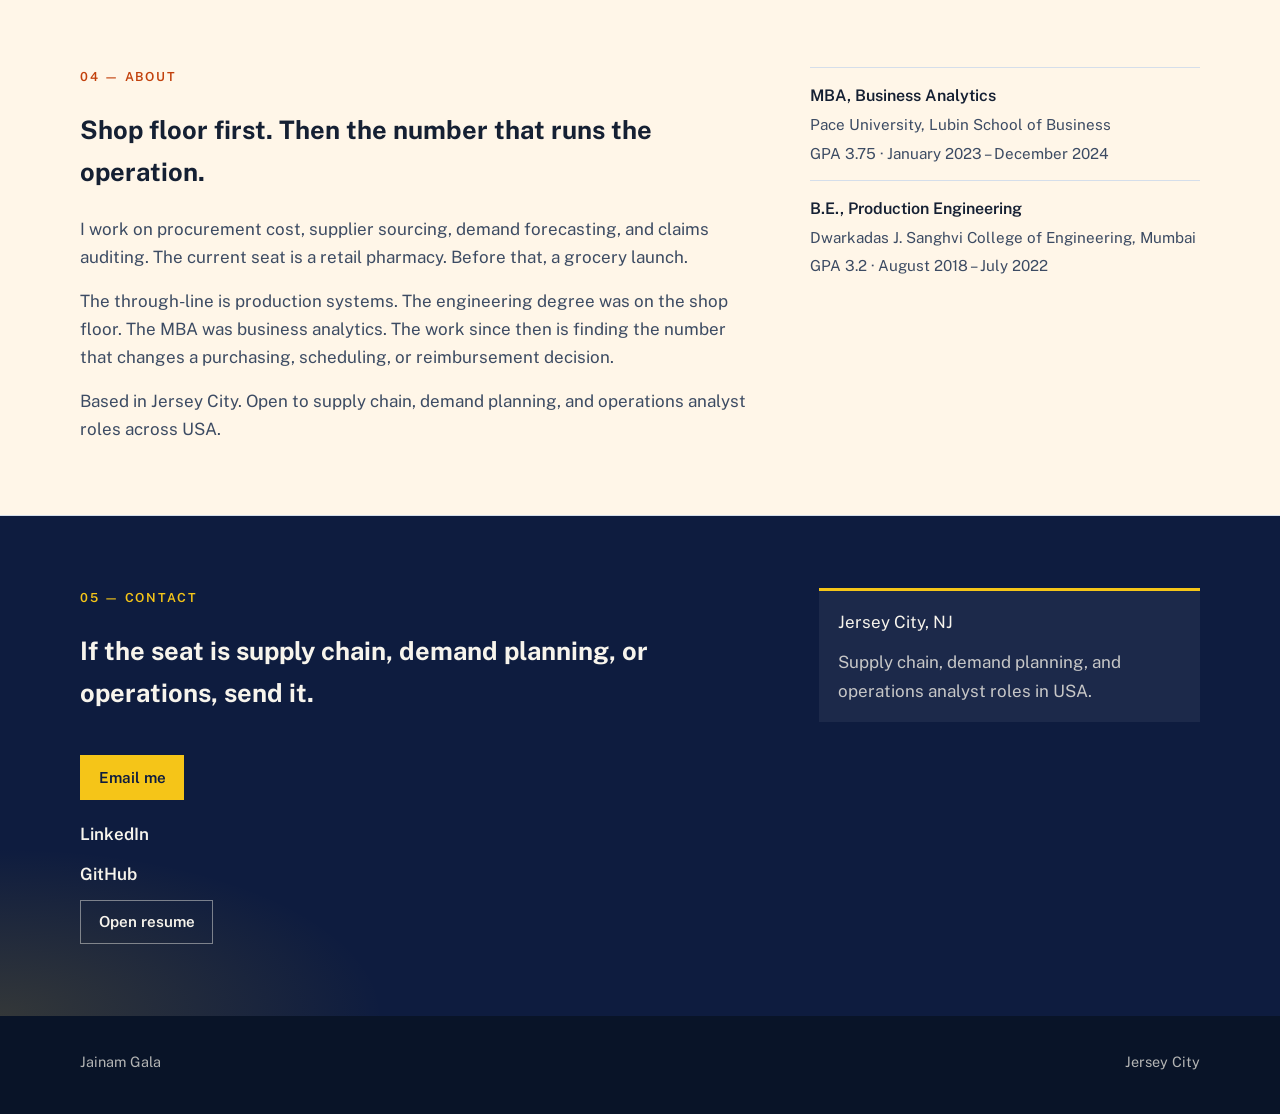
==== commit 89ef4d1f: "Update project description in index.html" ====
--- a/index.html
+++ b/index.html
@@ -4,7 +4,7 @@
   <meta charset="UTF-8">
   <meta name="viewport" content="width=device-width, initial-scale=1.0">
   <title>Jainam Gala — Supply Chain &amp; Operations Analyst</title>
-  <meta name="description" content="Jainam Gala builds the forecast, vendor comparison, and audit report an operations team can act on. Supply chain analyst in Jersey City, open to NY/NJ roles.">
+  <meta name="description" content="Jainam Gala builds the forecast, vendor comparison, and audit report an operations team can act on. Supply chain analyst in Jersey City.">
   <meta name="theme-color" content="#0e1c3f">
   <link rel="canonical" href="https://www.galajainam.com/">
   <meta property="og:title" content="Jainam Gala — Supply Chain &amp; Operations Analyst">
@@ -439,7 +439,6 @@
   color: var(--forest);
   font-weight: 600;
 }
-
 .wip-flag {
   margin: 0 0 0.35rem;
   color: var(--copper);
@@ -448,7 +447,6 @@
   letter-spacing: 0.12em;
   text-transform: uppercase;
 }
-
 .case-link {
   align-self: start;
   justify-self: end;
@@ -804,7 +802,6 @@
     <section class="hero" id="top" aria-labelledby="intro-heading">
       <div class="wrap hero-grid">
         <div>
-          <p class="kicker">Open to roles in NY/NJ</p>
           <h1 id="intro-heading">Jainam Gala</h1>
           <p class="role-line">Supply chain and operations analyst</p>
           <p class="lede">I show an operations team where the money is going, then hand them a report they can use. Forecasts, vendor comparisons, and pharmacy audit analytics.</p>
@@ -941,10 +938,14 @@
           <div class="case-body">
             <h3>Real-Time E-Commerce Analytics Pipeline</h3>
             <p>536,639 sales lines streamed into Postgres with none lost. Revenue matched the source file to the penny, and new rows arrived in about 1 second.</p>
-            <ul class="chips">
-              <li>536,639 lines</li>
-              <li>Spark · Postgres</li>
-              <li>1.1 s median</li>
+             <ul class="chips">
+               <li>536,639 lines</li>
+               <li>Spark · Postgres</li>
+               <li>1.1 s median</li>
+</ul>
+              <li>Kafka · Spark</li>
+              <li>Postgres · Parquet</li>
+              <li>Docker Compose</li>
             </ul>
           </div>
           <a class="case-link" href="projects/realtime-analytics/index.html">Read the case</a>
@@ -1002,7 +1003,7 @@
           <div class="about-copy">
             <p>I work on procurement cost, supplier sourcing, demand forecasting, and claims auditing. The current seat is a retail pharmacy. Before that, a grocery launch.</p>
             <p>The through-line is production systems. The engineering degree was on the shop floor. The MBA was business analytics. The work since then is finding the number that changes a purchasing, scheduling, or reimbursement decision.</p>
-            <p>Based in Jersey City. Open to supply chain, demand planning, and operations analyst roles across the NY/NJ metro.</p>
+            <p>Based in Jersey City. Open to supply chain, demand planning, and operations analyst roles across USA.</p>
           </div>
         </div>
         <div class="edu">
@@ -1034,8 +1035,7 @@
         </div>
         <aside class="contact-aside">
           <p>Jersey City, NJ</p>
-          <p><a href="tel:+15513430198">+1 551-343-0198</a></p>
-          <p>Supply chain, demand planning, and operations analyst roles in the NY/NJ metro.</p>
+          <p>Supply chain, demand planning, and operations analyst roles in USA.</p>
         </aside>
       </div>
     </section>
